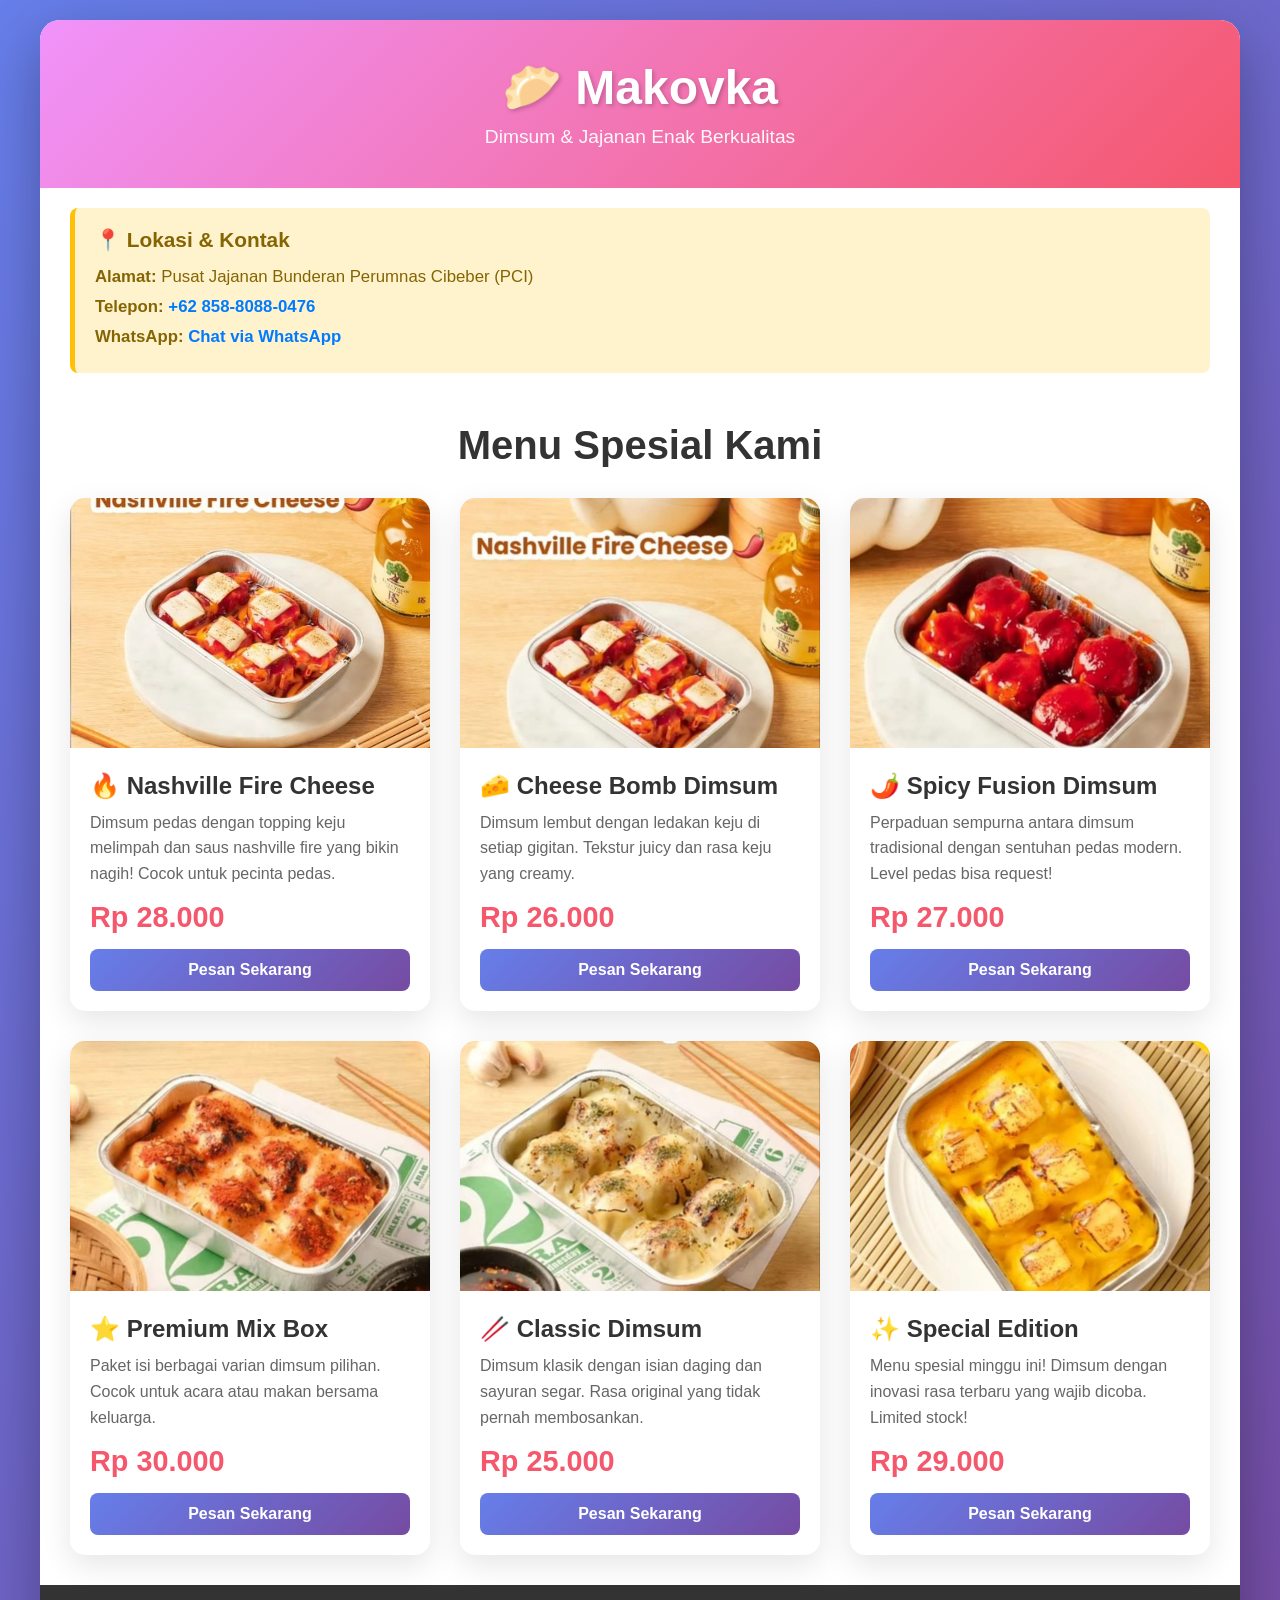
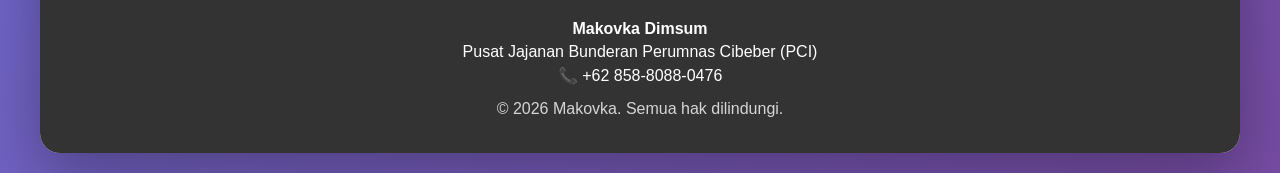
==== index.html @ 66ee6296 "Add Makovka dimsum landing page with 6 product images" ====
<!DOCTYPE html>
<html lang="id">
<head>
    <meta charset="UTF-8">
    <meta name="viewport" content="width=device-width, initial-scale=1.0">
    <title>Makovka - Dimsum & Jajanan Enak</title>
    <style>
        * {
            margin: 0;
            padding: 0;
            box-sizing: border-box;
        }
        
        body {
            font-family: 'Segoe UI', Tahoma, Geneva, Verdana, sans-serif;
            background: linear-gradient(135deg, #667eea 0%, #764ba2 100%);
            min-height: 100vh;
            padding: 20px;
        }
        
        .container {
            max-width: 1200px;
            margin: 0 auto;
            background: white;
            border-radius: 20px;
            overflow: hidden;
            box-shadow: 0 20px 60px rgba(0,0,0,0.3);
        }
        
        header {
            background: linear-gradient(135deg, #f093fb 0%, #f5576c 100%);
            color: white;
            padding: 40px 30px;
            text-align: center;
        }
        
        header h1 {
            font-size: 3em;
            margin-bottom: 10px;
            text-shadow: 2px 2px 4px rgba(0,0,0,0.2);
        }
        
        header p {
            font-size: 1.2em;
            opacity: 0.95;
        }
        
        .info-box {
            background: #fff3cd;
            border-left: 5px solid #ffc107;
            padding: 20px;
            margin: 20px 30px;
            border-radius: 8px;
        }
        
        .info-box h3 {
            color: #856404;
            margin-bottom: 10px;
            font-size: 1.3em;
        }
        
        .info-box p {
            color: #856404;
            line-height: 1.8;
            font-size: 1.05em;
        }
        
        .info-box a {
            color: #007bff;
            text-decoration: none;
            font-weight: bold;
        }
        
        .info-box a:hover {
            text-decoration: underline;
        }
        
        .products {
            padding: 30px;
        }
        
        .products h2 {
            text-align: center;
            font-size: 2.5em;
            margin-bottom: 30px;
            color: #333;
        }
        
        .grid {
            display: grid;
            grid-template-columns: repeat(auto-fit, minmax(300px, 1fr));
            gap: 30px;
        }
        
        .card {
            background: white;
            border-radius: 15px;
            overflow: hidden;
            box-shadow: 0 10px 30px rgba(0,0,0,0.1);
            transition: transform 0.3s, box-shadow 0.3s;
        }
        
        .card:hover {
            transform: translateY(-10px);
            box-shadow: 0 20px 40px rgba(0,0,0,0.2);
        }
        
        .card img {
            width: 100%;
            height: 250px;
            object-fit: cover;
        }
        
        .card-content {
            padding: 20px;
        }
        
        .card-content h3 {
            font-size: 1.5em;
            margin-bottom: 10px;
            color: #333;
        }
        
        .card-content p {
            color: #666;
            line-height: 1.6;
            margin-bottom: 15px;
        }
        
        .price {
            font-size: 1.8em;
            font-weight: bold;
            color: #f5576c;
            margin-bottom: 15px;
        }
        
        .order-btn {
            display: inline-block;
            width: 100%;
            padding: 12px;
            background: linear-gradient(135deg, #667eea 0%, #764ba2 100%);
            color: white;
            text-align: center;
            text-decoration: none;
            border-radius: 8px;
            font-weight: bold;
            transition: opacity 0.3s;
        }
        
        .order-btn:hover {
            opacity: 0.9;
        }
        
        footer {
            background: #333;
            color: white;
            text-align: center;
            padding: 30px;
        }
        
        footer p {
            margin: 5px 0;
        }
        
        @media (max-width: 768px) {
            header h1 {
                font-size: 2em;
            }
            
            .products h2 {
                font-size: 1.8em;
            }
            
            .grid {
                grid-template-columns: 1fr;
            }
        }
    </style>
</head>
<body>
    <div class="container">
        <header>
            <h1>🥟 Makovka</h1>
            <p>Dimsum & Jajanan Enak Berkualitas</p>
        </header>
        
        <div class="info-box">
            <h3>📍 Lokasi & Kontak</h3>
            <p>
                <strong>Alamat:</strong> Pusat Jajanan Bunderan Perumnas Cibeber (PCI)<br>
                <strong>Telepon:</strong> <a href="tel:+6285880880476">+62 858-8088-0476</a><br>
                <strong>WhatsApp:</strong> <a href="https://wa.me/6285880880476">Chat via WhatsApp</a>
            </p>
        </div>
        
        <div class="products">
            <h2>Menu Spesial Kami</h2>
            <div class="grid">
                <div class="card">
                    <img src="nashville-fire-cheese-1.jpg" alt="Nashville Fire Cheese Original">
                    <div class="card-content">
                        <h3>🔥 Nashville Fire Cheese</h3>
                        <p>Dimsum pedas dengan topping keju melimpah dan saus nashville fire yang bikin nagih! Cocok untuk pecinta pedas.</p>
                        <div class="price">Rp 28.000</div>
                        <a href="https://wa.me/6285880880476?text=Halo%20Makovka,%20saya%20mau%20pesan%20Nashville%20Fire%20Cheese" class="order-btn">Pesan Sekarang</a>
                    </div>
                </div>
                
                <div class="card">
                    <img src="nashville-fire-cheese-2.jpg" alt="Nashville Fire Cheese Premium">
                    <div class="card-content">
                        <h3>🧀 Cheese Bomb Dimsum</h3>
                        <p>Dimsum lembut dengan ledakan keju di setiap gigitan. Tekstur juicy dan rasa keju yang creamy.</p>
                        <div class="price">Rp 26.000</div>
                        <a href="https://wa.me/6285880880476?text=Halo%20Makovka,%20saya%20mau%20pesan%20Cheese%20Bomb%20Dimsum" class="order-btn">Pesan Sekarang</a>
                    </div>
                </div>
                
                <div class="card">
                    <img src="nashville-fire-cheese-3.jpg" alt="Spicy Dimsum Variant">
                    <div class="card-content">
                        <h3>🌶️ Spicy Fusion Dimsum</h3>
                        <p>Perpaduan sempurna antara dimsum tradisional dengan sentuhan pedas modern. Level pedas bisa request!</p>
                        <div class="price">Rp 27.000</div>
                        <a href="https://wa.me/6285880880476?text=Halo%20Makovka,%20saya%20mau%20pesan%20Spicy%20Fusion%20Dimsum" class="order-btn">Pesan Sekarang</a>
                    </div>
                </div>
                
                <div class="card">
                    <img src="nashville-fire-cheese-4.jpg" alt="Premium Dimsum Selection">
                    <div class="card-content">
                        <h3>⭐ Premium Mix Box</h3>
                        <p>Paket isi berbagai varian dimsum pilihan. Cocok untuk acara atau makan bersama keluarga.</p>
                        <div class="price">Rp 30.000</div>
                        <a href="https://wa.me/6285880880476?text=Halo%20Makovka,%20saya%20mau%20pesan%20Premium%20Mix%20Box" class="order-btn">Pesan Sekarang</a>
                    </div>
                </div>
                
                <div class="card">
                    <img src="nashville-fire-cheese-5.jpg" alt="Classic Dimsum">
                    <div class="card-content">
                        <h3>🥢 Classic Dimsum</h3>
                        <p>Dimsum klasik dengan isian daging dan sayuran segar. Rasa original yang tidak pernah membosankan.</p>
                        <div class="price">Rp 25.000</div>
                        <a href="https://wa.me/6285880880476?text=Halo%20Makovka,%20saya%20mau%20pesan%20Classic%20Dimsum" class="order-btn">Pesan Sekarang</a>
                    </div>
                </div>
                
                <div class="card">
                    <img src="nashville-fire-cheese-6.jpg" alt="Special Edition Dimsum">
                    <div class="card-content">
                        <h3>✨ Special Edition</h3>
                        <p>Menu spesial minggu ini! Dimsum dengan inovasi rasa terbaru yang wajib dicoba. Limited stock!</p>
                        <div class="price">Rp 29.000</div>
                        <a href="https://wa.me/6285880880476?text=Halo%20Makovka,%20saya%20mau%20pesan%20Special%20Edition" class="order-btn">Pesan Sekarang</a>
                    </div>
                </div>
            </div>
        </div>
        
        <footer>
            <p><strong>Makovka Dimsum</strong></p>
            <p>Pusat Jajanan Bunderan Perumnas Cibeber (PCI)</p>
            <p>📞 +62 858-8088-0476</p>
            <p style="margin-top: 15px; opacity: 0.8;">© 2026 Makovka. Semua hak dilindungi.</p>
        </footer>
    </div>
</body>
</html>
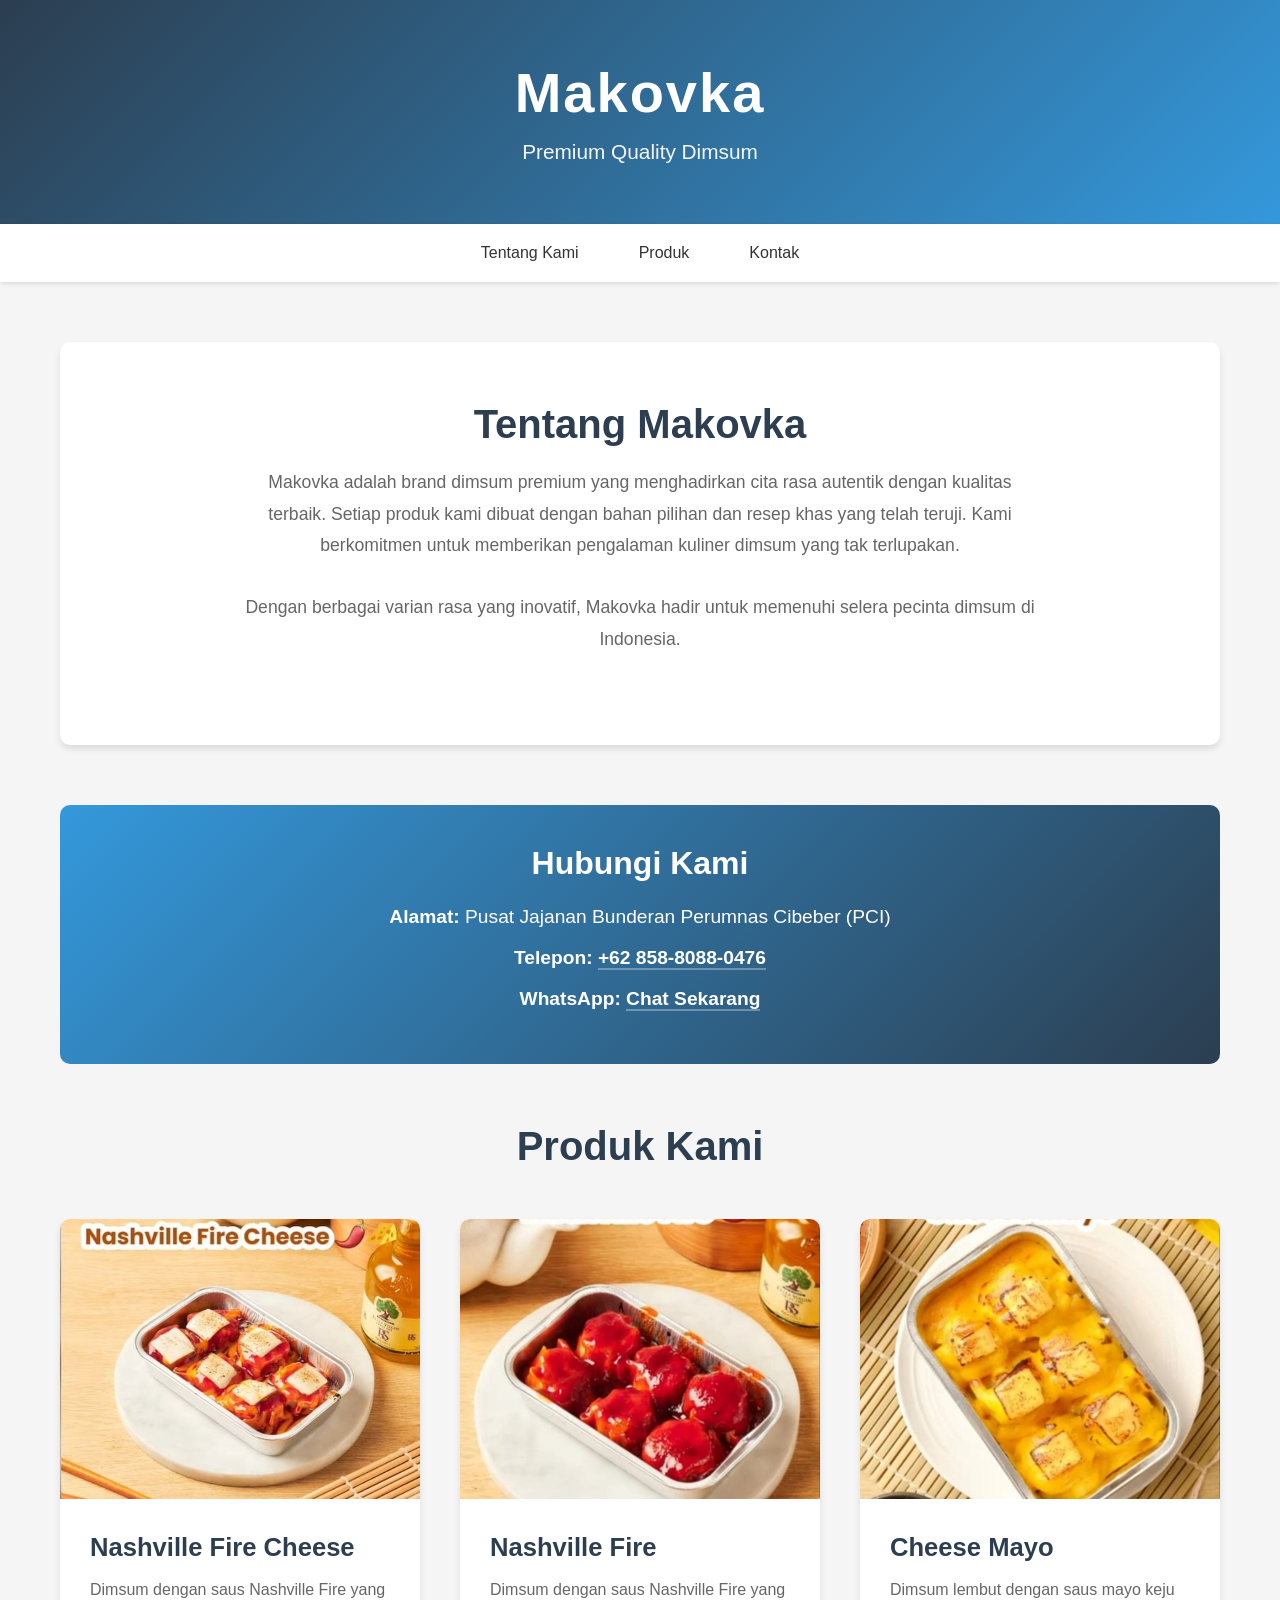
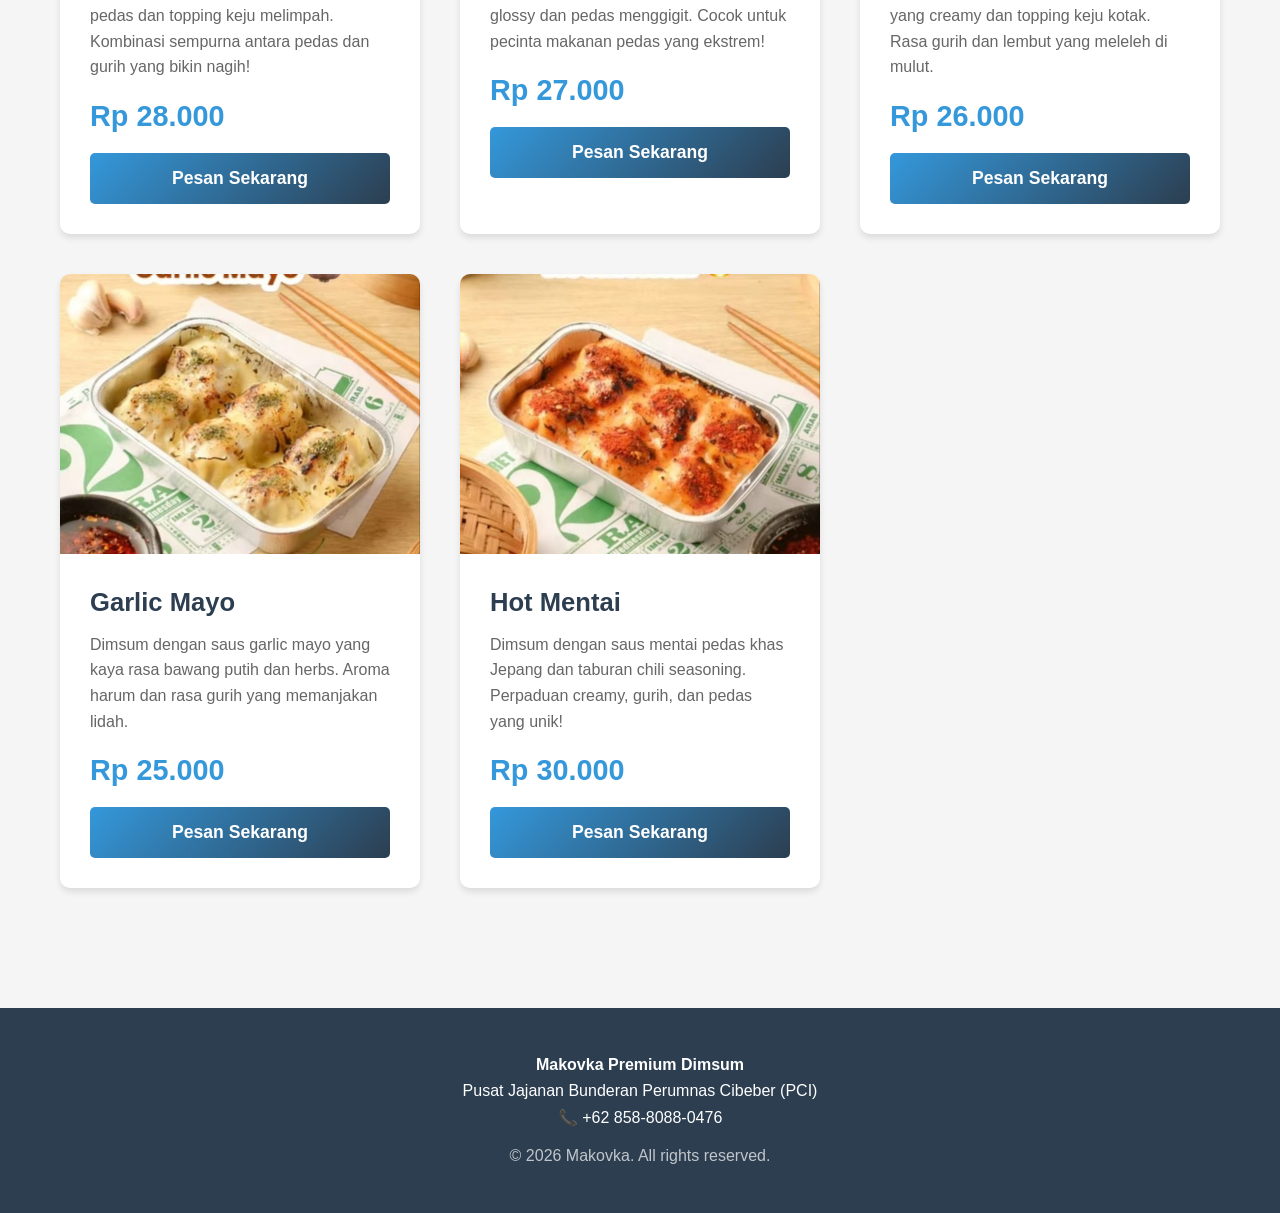
==== commit 8180ed11: "Redesign to corporate style with actual product names from images" ====
--- a/index.html
+++ b/index.html
@@ -3,7 +3,7 @@
 <head>
     <meta charset="UTF-8">
     <meta name="viewport" content="width=device-width, initial-scale=1.0">
-    <title>Makovka - Dimsum & Jajanan Enak</title>
+    <title>Makovka - Premium Dimsum</title>
     <style>
         * {
             margin: 0;
@@ -13,137 +13,204 @@
         
         body {
             font-family: 'Segoe UI', Tahoma, Geneva, Verdana, sans-serif;
-            background: linear-gradient(135deg, #667eea 0%, #764ba2 100%);
-            min-height: 100vh;
-            padding: 20px;
-        }
-        
+            background: #f5f5f5;
+            color: #333;
+        }
+        
+        /* Header - Corporate Style */
+        header {
+            background: linear-gradient(135deg, #2c3e50 0%, #3498db 100%);
+            color: white;
+            padding: 60px 20px;
+            text-align: center;
+            box-shadow: 0 4px 6px rgba(0,0,0,0.1);
+        }
+        
+        header h1 {
+            font-size: 3.5em;
+            margin-bottom: 15px;
+            font-weight: 700;
+            letter-spacing: 2px;
+        }
+        
+        header p {
+            font-size: 1.3em;
+            opacity: 0.95;
+            font-weight: 300;
+        }
+        
+        /* Navigation */
+        nav {
+            background: white;
+            box-shadow: 0 2px 4px rgba(0,0,0,0.1);
+            position: sticky;
+            top: 0;
+            z-index: 100;
+        }
+        
+        nav ul {
+            max-width: 1200px;
+            margin: 0 auto;
+            list-style: none;
+            display: flex;
+            justify-content: center;
+            padding: 0;
+        }
+        
+        nav li {
+            margin: 0;
+        }
+        
+        nav a {
+            display: block;
+            padding: 20px 30px;
+            text-decoration: none;
+            color: #333;
+            font-weight: 500;
+            transition: all 0.3s;
+        }
+        
+        nav a:hover {
+            background: #3498db;
+            color: white;
+        }
+        
+        /* Container */
         .container {
             max-width: 1200px;
             margin: 0 auto;
+            padding: 60px 20px;
+        }
+        
+        /* About Section */
+        .about {
             background: white;
-            border-radius: 20px;
-            overflow: hidden;
-            box-shadow: 0 20px 60px rgba(0,0,0,0.3);
-        }
-        
-        header {
-            background: linear-gradient(135deg, #f093fb 0%, #f5576c 100%);
-            color: white;
-            padding: 40px 30px;
-            text-align: center;
-        }
-        
-        header h1 {
-            font-size: 3em;
-            margin-bottom: 10px;
-            text-shadow: 2px 2px 4px rgba(0,0,0,0.2);
-        }
-        
-        header p {
+            padding: 60px 40px;
+            margin-bottom: 60px;
+            border-radius: 10px;
+            box-shadow: 0 4px 6px rgba(0,0,0,0.1);
+            text-align: center;
+        }
+        
+        .about h2 {
+            font-size: 2.5em;
+            margin-bottom: 20px;
+            color: #2c3e50;
+        }
+        
+        .about p {
+            font-size: 1.1em;
+            line-height: 1.8;
+            color: #666;
+            max-width: 800px;
+            margin: 0 auto 30px;
+        }
+        
+        /* Contact Info */
+        .contact-info {
+            background: linear-gradient(135deg, #3498db 0%, #2c3e50 100%);
+            color: white;
+            padding: 40px;
+            border-radius: 10px;
+            margin-bottom: 60px;
+            text-align: center;
+        }
+        
+        .contact-info h3 {
+            font-size: 2em;
+            margin-bottom: 20px;
+        }
+        
+        .contact-info p {
             font-size: 1.2em;
-            opacity: 0.95;
-        }
-        
-        .info-box {
-            background: #fff3cd;
-            border-left: 5px solid #ffc107;
-            padding: 20px;
-            margin: 20px 30px;
-            border-radius: 8px;
-        }
-        
-        .info-box h3 {
-            color: #856404;
-            margin-bottom: 10px;
-            font-size: 1.3em;
-        }
-        
-        .info-box p {
-            color: #856404;
-            line-height: 1.8;
-            font-size: 1.05em;
-        }
-        
-        .info-box a {
-            color: #007bff;
+            margin: 10px 0;
+            line-height: 1.6;
+        }
+        
+        .contact-info a {
+            color: #fff;
             text-decoration: none;
             font-weight: bold;
-        }
-        
-        .info-box a:hover {
-            text-decoration: underline;
-        }
-        
+            border-bottom: 2px solid rgba(255,255,255,0.3);
+            transition: border-color 0.3s;
+        }
+        
+        .contact-info a:hover {
+            border-bottom-color: white;
+        }
+        
+        /* Products Section */
         .products {
+            margin-bottom: 60px;
+        }
+        
+        .products h2 {
+            text-align: center;
+            font-size: 2.5em;
+            margin-bottom: 50px;
+            color: #2c3e50;
+        }
+        
+        .product-list {
+            display: grid;
+            grid-template-columns: repeat(auto-fit, minmax(320px, 1fr));
+            gap: 40px;
+        }
+        
+        .product-card {
+            background: white;
+            border-radius: 10px;
+            overflow: hidden;
+            box-shadow: 0 4px 6px rgba(0,0,0,0.1);
+            transition: transform 0.3s, box-shadow 0.3s;
+        }
+        
+        .product-card:hover {
+            transform: translateY(-5px);
+            box-shadow: 0 8px 15px rgba(0,0,0,0.2);
+        }
+        
+        .product-card img {
+            width: 100%;
+            height: 280px;
+            object-fit: cover;
+        }
+        
+        .product-info {
             padding: 30px;
         }
         
-        .products h2 {
-            text-align: center;
-            font-size: 2.5em;
-            margin-bottom: 30px;
-            color: #333;
-        }
-        
-        .grid {
-            display: grid;
-            grid-template-columns: repeat(auto-fit, minmax(300px, 1fr));
-            gap: 30px;
-        }
-        
-        .card {
-            background: white;
-            border-radius: 15px;
-            overflow: hidden;
-            box-shadow: 0 10px 30px rgba(0,0,0,0.1);
-            transition: transform 0.3s, box-shadow 0.3s;
-        }
-        
-        .card:hover {
-            transform: translateY(-10px);
-            box-shadow: 0 20px 40px rgba(0,0,0,0.2);
-        }
-        
-        .card img {
-            width: 100%;
-            height: 250px;
-            object-fit: cover;
-        }
-        
-        .card-content {
-            padding: 20px;
-        }
-        
-        .card-content h3 {
-            font-size: 1.5em;
-            margin-bottom: 10px;
-            color: #333;
-        }
-        
-        .card-content p {
+        .product-info h3 {
+            font-size: 1.6em;
+            margin-bottom: 15px;
+            color: #2c3e50;
+        }
+        
+        .product-info p {
             color: #666;
             line-height: 1.6;
-            margin-bottom: 15px;
+            margin-bottom: 20px;
+            font-size: 1em;
         }
         
         .price {
             font-size: 1.8em;
             font-weight: bold;
-            color: #f5576c;
-            margin-bottom: 15px;
+            color: #3498db;
+            margin-bottom: 20px;
         }
         
         .order-btn {
             display: inline-block;
             width: 100%;
-            padding: 12px;
-            background: linear-gradient(135deg, #667eea 0%, #764ba2 100%);
+            padding: 15px;
+            background: linear-gradient(135deg, #3498db 0%, #2c3e50 100%);
             color: white;
             text-align: center;
             text-decoration: none;
-            border-radius: 8px;
-            font-weight: bold;
+            border-radius: 5px;
+            font-weight: 600;
+            font-size: 1.1em;
             transition: opacity 0.3s;
         }
         
@@ -151,119 +218,134 @@
             opacity: 0.9;
         }
         
+        /* Footer */
         footer {
-            background: #333;
-            color: white;
-            text-align: center;
-            padding: 30px;
+            background: #2c3e50;
+            color: white;
+            text-align: center;
+            padding: 40px 20px;
         }
         
         footer p {
-            margin: 5px 0;
-        }
-        
+            margin: 8px 0;
+            font-size: 1em;
+        }
+        
+        /* Responsive */
         @media (max-width: 768px) {
             header h1 {
+                font-size: 2.2em;
+            }
+            
+            nav ul {
+                flex-direction: column;
+            }
+            
+            nav a {
+                padding: 15px;
+                border-bottom: 1px solid #eee;
+            }
+            
+            .products h2,
+            .about h2 {
                 font-size: 2em;
             }
             
-            .products h2 {
-                font-size: 1.8em;
-            }
-            
-            .grid {
+            .product-list {
                 grid-template-columns: 1fr;
             }
         }
     </style>
 </head>
 <body>
+    <header>
+        <h1>Makovka</h1>
+        <p>Premium Quality Dimsum</p>
+    </header>
+    
+    <nav>
+        <ul>
+            <li><a href="#about">Tentang Kami</a></li>
+            <li><a href="#products">Produk</a></li>
+            <li><a href="#contact">Kontak</a></li>
+        </ul>
+    </nav>
+    
     <div class="container">
-        <header>
-            <h1>🥟 Makovka</h1>
-            <p>Dimsum & Jajanan Enak Berkualitas</p>
-        </header>
-        
-        <div class="info-box">
-            <h3>📍 Lokasi & Kontak</h3>
-            <p>
-                <strong>Alamat:</strong> Pusat Jajanan Bunderan Perumnas Cibeber (PCI)<br>
-                <strong>Telepon:</strong> <a href="tel:+6285880880476">+62 858-8088-0476</a><br>
-                <strong>WhatsApp:</strong> <a href="https://wa.me/6285880880476">Chat via WhatsApp</a>
-            </p>
-        </div>
-        
-        <div class="products">
-            <h2>Menu Spesial Kami</h2>
-            <div class="grid">
-                <div class="card">
-                    <img src="nashville-fire-cheese-1.jpg" alt="Nashville Fire Cheese Original">
-                    <div class="card-content">
-                        <h3>🔥 Nashville Fire Cheese</h3>
-                        <p>Dimsum pedas dengan topping keju melimpah dan saus nashville fire yang bikin nagih! Cocok untuk pecinta pedas.</p>
+        <section id="about" class="about">
+            <h2>Tentang Makovka</h2>
+            <p>Makovka adalah brand dimsum premium yang menghadirkan cita rasa autentik dengan kualitas terbaik. Setiap produk kami dibuat dengan bahan pilihan dan resep khas yang telah teruji. Kami berkomitmen untuk memberikan pengalaman kuliner dimsum yang tak terlupakan.</p>
+            <p>Dengan berbagai varian rasa yang inovatif, Makovka hadir untuk memenuhi selera pecinta dimsum di Indonesia.</p>
+        </section>
+        
+        <section id="contact" class="contact-info">
+            <h3>Hubungi Kami</h3>
+            <p><strong>Alamat:</strong> Pusat Jajanan Bunderan Perumnas Cibeber (PCI)</p>
+            <p><strong>Telepon:</strong> <a href="tel:+6285880880476">+62 858-8088-0476</a></p>
+            <p><strong>WhatsApp:</strong> <a href="https://wa.me/6285880880476">Chat Sekarang</a></p>
+        </section>
+        
+        <section id="products" class="products">
+            <h2>Produk Kami</h2>
+            <div class="product-list">
+                <div class="product-card">
+                    <img src="nashville-fire-cheese.jpg" alt="Nashville Fire Cheese">
+                    <div class="product-info">
+                        <h3>Nashville Fire Cheese</h3>
+                        <p>Dimsum dengan saus Nashville Fire yang pedas dan topping keju melimpah. Kombinasi sempurna antara pedas dan gurih yang bikin nagih!</p>
                         <div class="price">Rp 28.000</div>
                         <a href="https://wa.me/6285880880476?text=Halo%20Makovka,%20saya%20mau%20pesan%20Nashville%20Fire%20Cheese" class="order-btn">Pesan Sekarang</a>
                     </div>
                 </div>
                 
-                <div class="card">
-                    <img src="nashville-fire-cheese-2.jpg" alt="Nashville Fire Cheese Premium">
-                    <div class="card-content">
-                        <h3>🧀 Cheese Bomb Dimsum</h3>
-                        <p>Dimsum lembut dengan ledakan keju di setiap gigitan. Tekstur juicy dan rasa keju yang creamy.</p>
+                <div class="product-card">
+                    <img src="nashville-fire.jpg" alt="Nashville Fire">
+                    <div class="product-info">
+                        <h3>Nashville Fire</h3>
+                        <p>Dimsum dengan saus Nashville Fire yang glossy dan pedas menggigit. Cocok untuk pecinta makanan pedas yang ekstrem!</p>
+                        <div class="price">Rp 27.000</div>
+                        <a href="https://wa.me/6285880880476?text=Halo%20Makovka,%20saya%20mau%20pesan%20Nashville%20Fire" class="order-btn">Pesan Sekarang</a>
+                    </div>
+                </div>
+                
+                <div class="product-card">
+                    <img src="cheese-Mayo.jpg" alt="Cheese Mayo">
+                    <div class="product-info">
+                        <h3>Cheese Mayo</h3>
+                        <p>Dimsum lembut dengan saus mayo keju yang creamy dan topping keju kotak. Rasa gurih dan lembut yang meleleh di mulut.</p>
                         <div class="price">Rp 26.000</div>
-                        <a href="https://wa.me/6285880880476?text=Halo%20Makovka,%20saya%20mau%20pesan%20Cheese%20Bomb%20Dimsum" class="order-btn">Pesan Sekarang</a>
+                        <a href="https://wa.me/6285880880476?text=Halo%20Makovka,%20saya%20mau%20pesan%20Cheese%20Mayo" class="order-btn">Pesan Sekarang</a>
                     </div>
                 </div>
                 
-                <div class="card">
-                    <img src="nashville-fire-cheese-3.jpg" alt="Spicy Dimsum Variant">
-                    <div class="card-content">
-                        <h3>🌶️ Spicy Fusion Dimsum</h3>
-                        <p>Perpaduan sempurna antara dimsum tradisional dengan sentuhan pedas modern. Level pedas bisa request!</p>
-                        <div class="price">Rp 27.000</div>
-                        <a href="https://wa.me/6285880880476?text=Halo%20Makovka,%20saya%20mau%20pesan%20Spicy%20Fusion%20Dimsum" class="order-btn">Pesan Sekarang</a>
+                <div class="product-card">
+                    <img src="Garlci-Mayo.jpg" alt="Garlic Mayo">
+                    <div class="product-info">
+                        <h3>Garlic Mayo</h3>
+                        <p>Dimsum dengan saus garlic mayo yang kaya rasa bawang putih dan herbs. Aroma harum dan rasa gurih yang memanjakan lidah.</p>
+                        <div class="price">Rp 25.000</div>
+                        <a href="https://wa.me/6285880880476?text=Halo%20Makovka,%20saya%20mau%20pesan%20Garlic%20Mayo" class="order-btn">Pesan Sekarang</a>
                     </div>
                 </div>
                 
-                <div class="card">
-                    <img src="nashville-fire-cheese-4.jpg" alt="Premium Dimsum Selection">
-                    <div class="card-content">
-                        <h3>⭐ Premium Mix Box</h3>
-                        <p>Paket isi berbagai varian dimsum pilihan. Cocok untuk acara atau makan bersama keluarga.</p>
+                <div class="product-card">
+                    <img src="Hot-Mentai.jpg" alt="Hot Mentai">
+                    <div class="product-info">
+                        <h3>Hot Mentai</h3>
+                        <p>Dimsum dengan saus mentai pedas khas Jepang dan taburan chili seasoning. Perpaduan creamy, gurih, dan pedas yang unik!</p>
                         <div class="price">Rp 30.000</div>
-                        <a href="https://wa.me/6285880880476?text=Halo%20Makovka,%20saya%20mau%20pesan%20Premium%20Mix%20Box" class="order-btn">Pesan Sekarang</a>
-                    </div>
-                </div>
-                
-                <div class="card">
-                    <img src="nashville-fire-cheese-5.jpg" alt="Classic Dimsum">
-                    <div class="card-content">
-                        <h3>🥢 Classic Dimsum</h3>
-                        <p>Dimsum klasik dengan isian daging dan sayuran segar. Rasa original yang tidak pernah membosankan.</p>
-                        <div class="price">Rp 25.000</div>
-                        <a href="https://wa.me/6285880880476?text=Halo%20Makovka,%20saya%20mau%20pesan%20Classic%20Dimsum" class="order-btn">Pesan Sekarang</a>
-                    </div>
-                </div>
-                
-                <div class="card">
-                    <img src="nashville-fire-cheese-6.jpg" alt="Special Edition Dimsum">
-                    <div class="card-content">
-                        <h3>✨ Special Edition</h3>
-                        <p>Menu spesial minggu ini! Dimsum dengan inovasi rasa terbaru yang wajib dicoba. Limited stock!</p>
-                        <div class="price">Rp 29.000</div>
-                        <a href="https://wa.me/6285880880476?text=Halo%20Makovka,%20saya%20mau%20pesan%20Special%20Edition" class="order-btn">Pesan Sekarang</a>
+                        <a href="https://wa.me/6285880880476?text=Halo%20Makovka,%20saya%20mau%20pesan%20Hot%20Mentai" class="order-btn">Pesan Sekarang</a>
                     </div>
                 </div>
             </div>
-        </div>
-        
-        <footer>
-            <p><strong>Makovka Dimsum</strong></p>
-            <p>Pusat Jajanan Bunderan Perumnas Cibeber (PCI)</p>
-            <p>📞 +62 858-8088-0476</p>
-            <p style="margin-top: 15px; opacity: 0.8;">© 2026 Makovka. Semua hak dilindungi.</p>
-        </footer>
+        </section>
     </div>
+    
+    <footer>
+        <p><strong>Makovka Premium Dimsum</strong></p>
+        <p>Pusat Jajanan Bunderan Perumnas Cibeber (PCI)</p>
+        <p>📞 +62 858-8088-0476</p>
+        <p style="margin-top: 20px; opacity: 0.7;">© 2026 Makovka. All rights reserved.</p>
+    </footer>
 </body>
 </html>
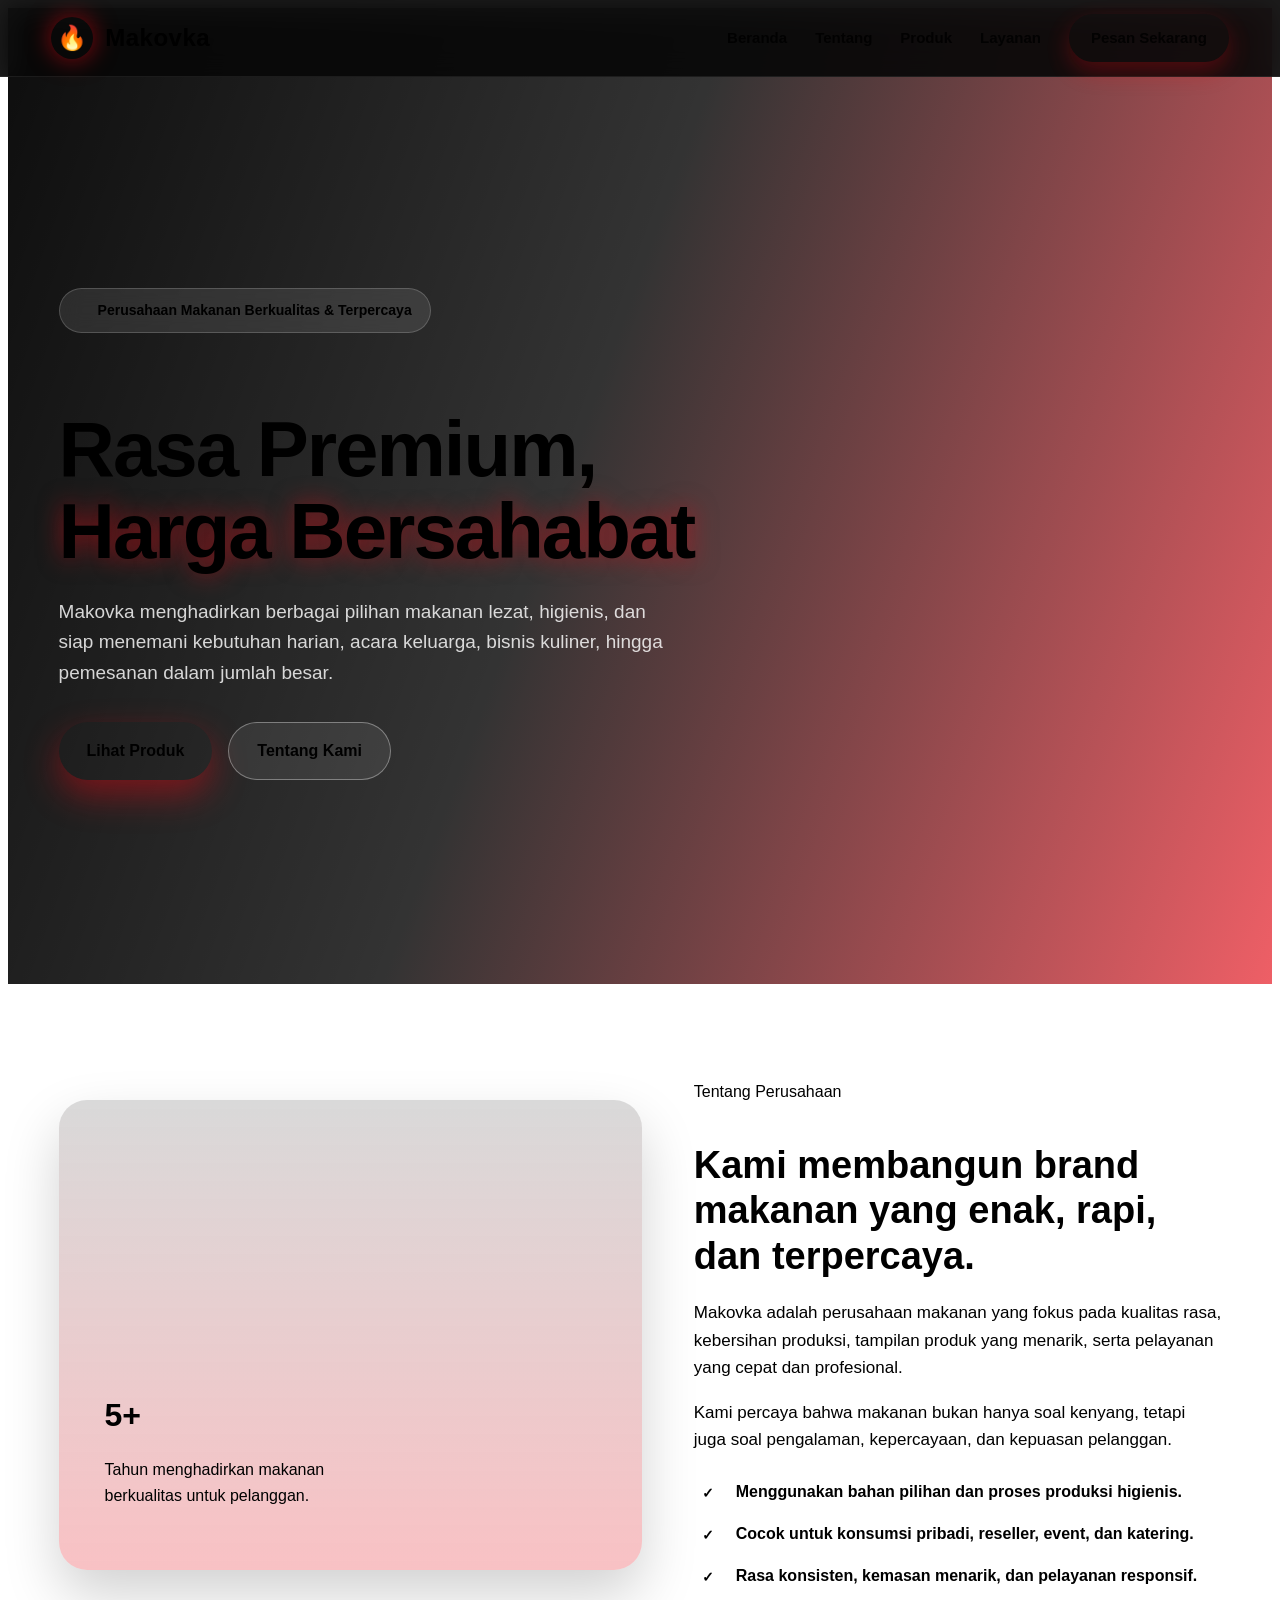
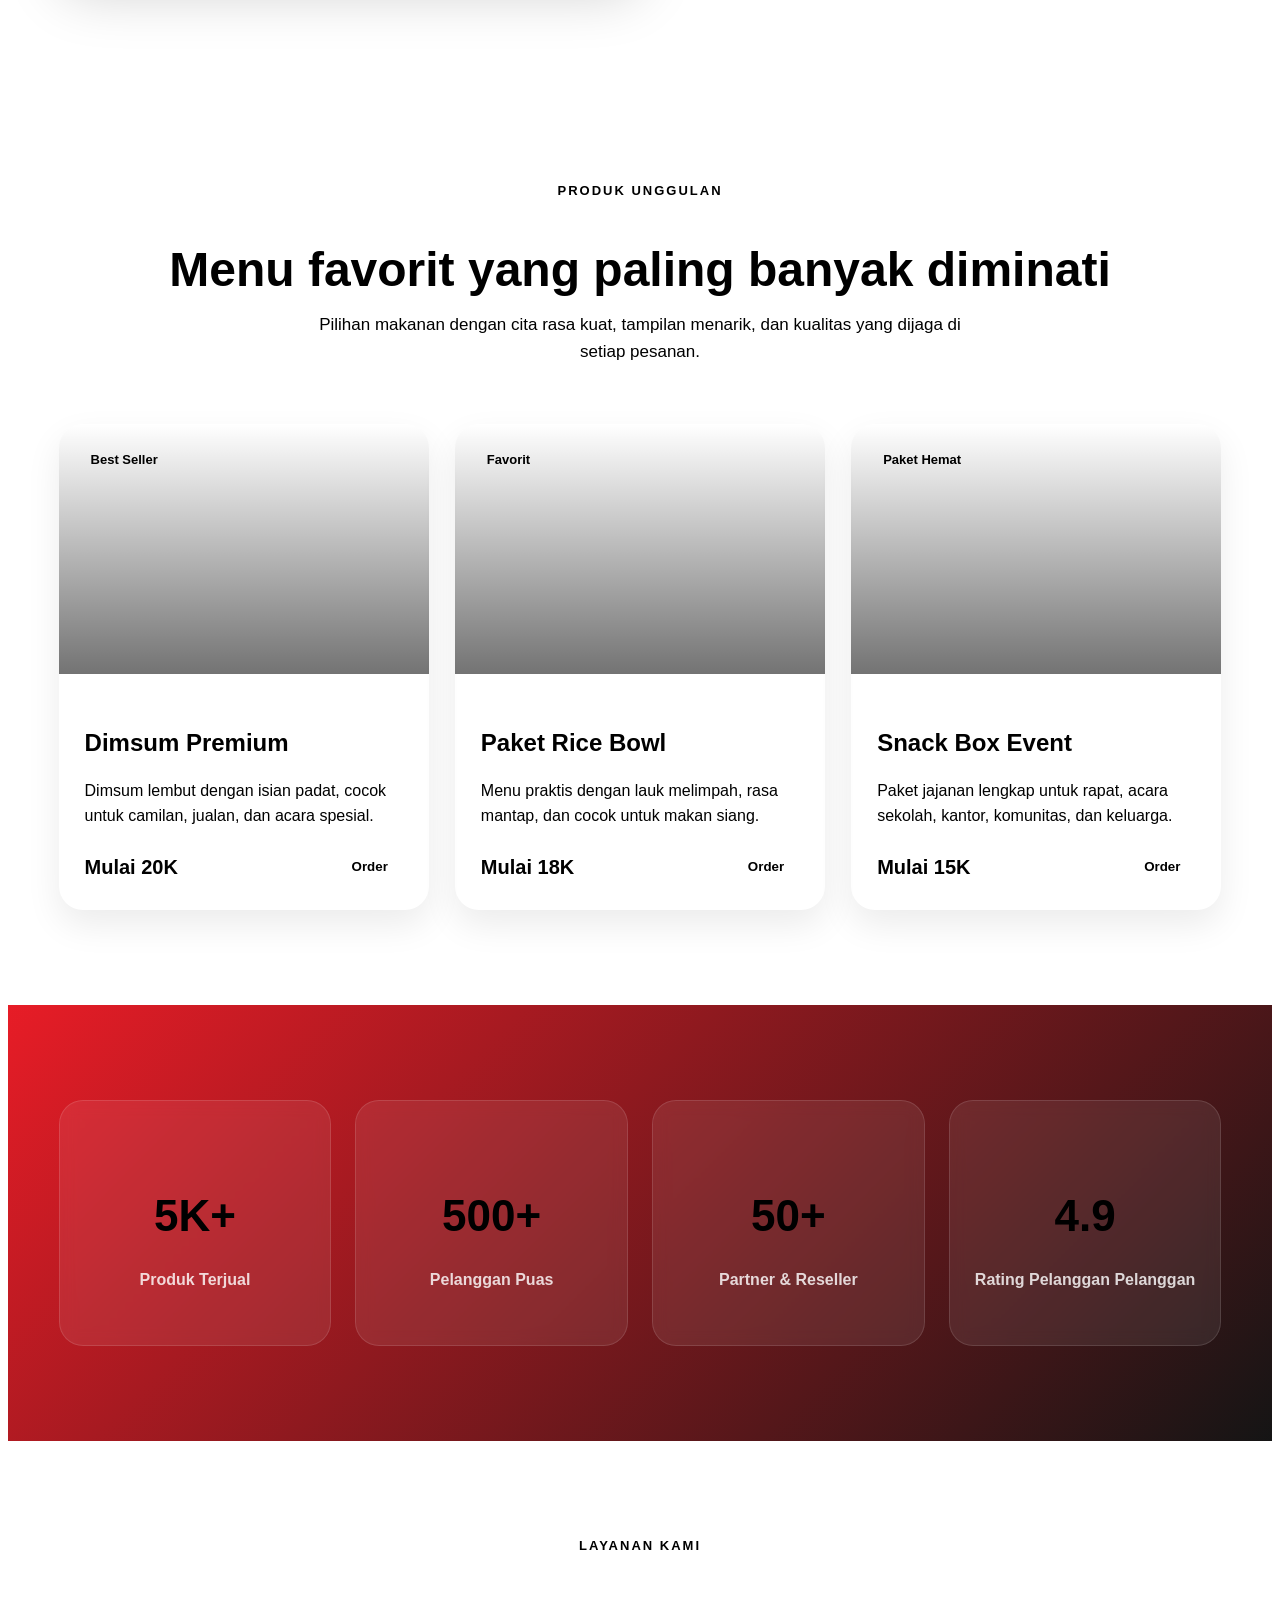
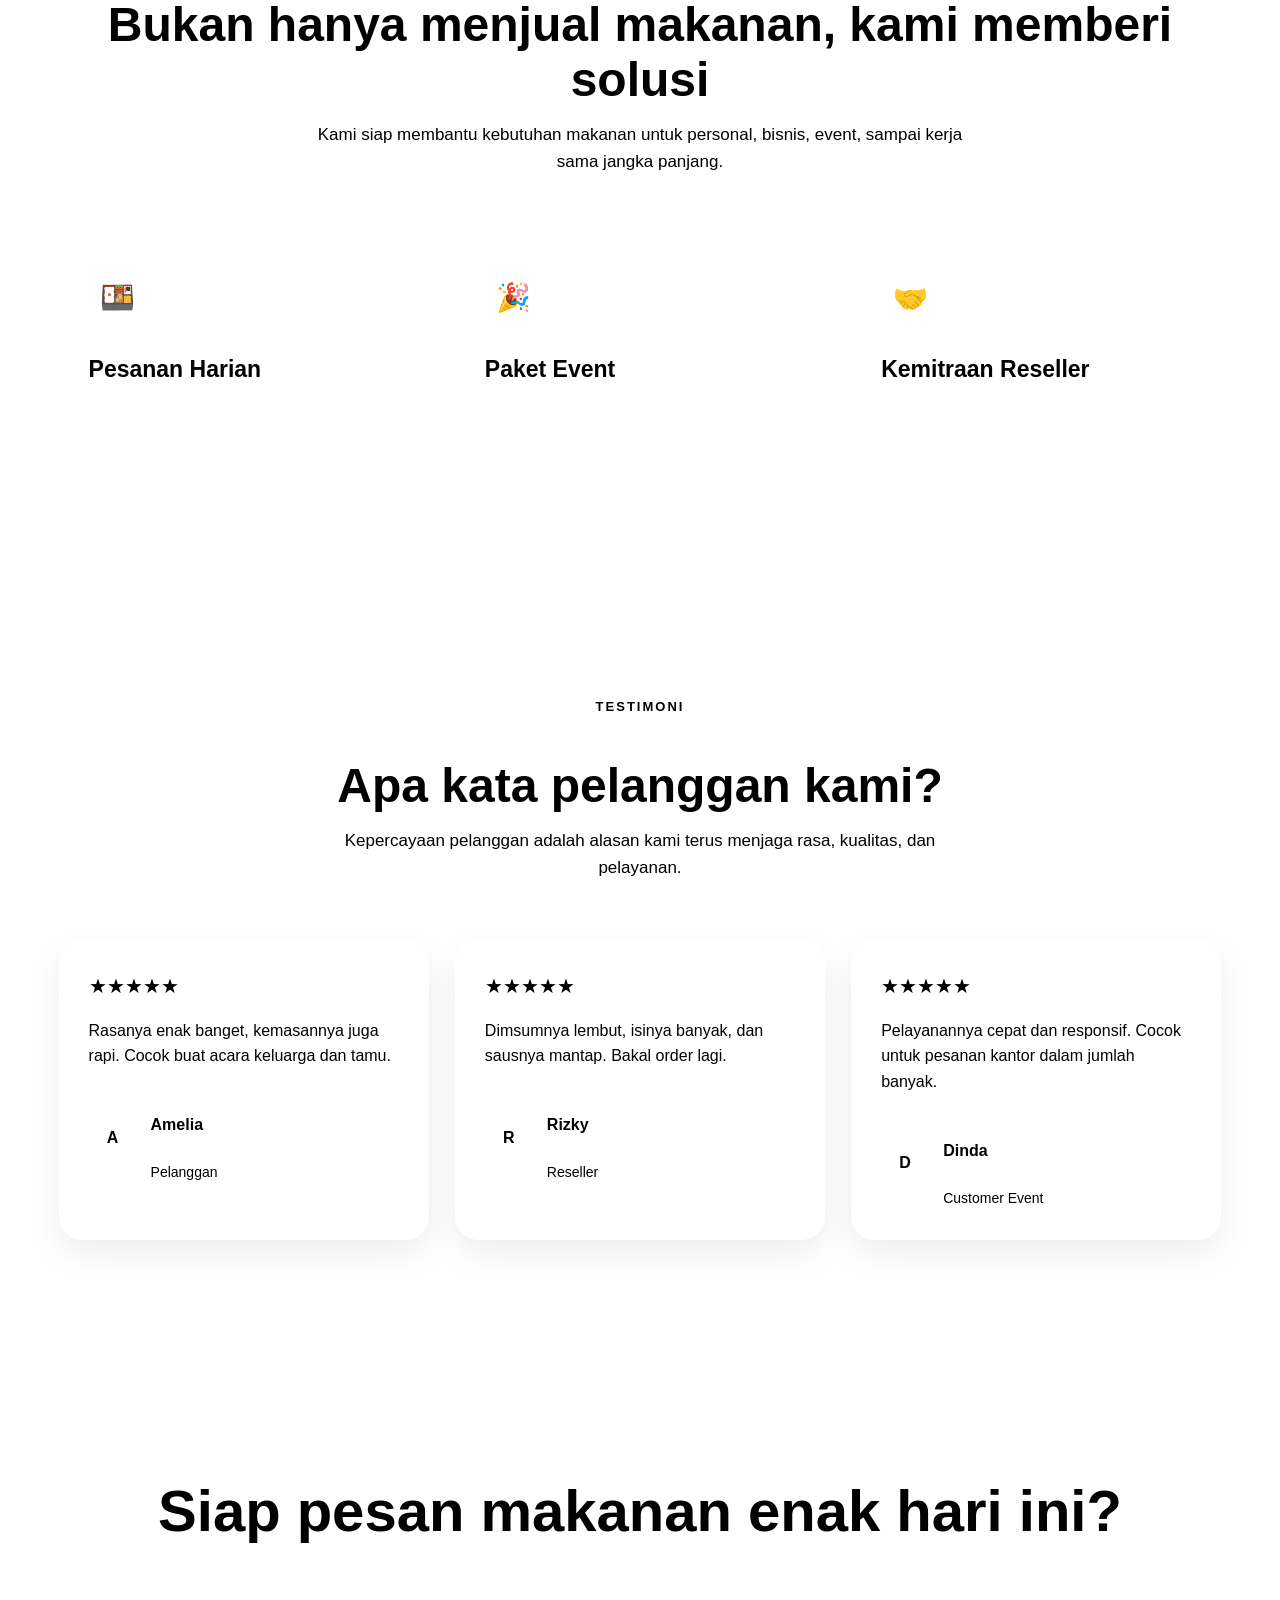
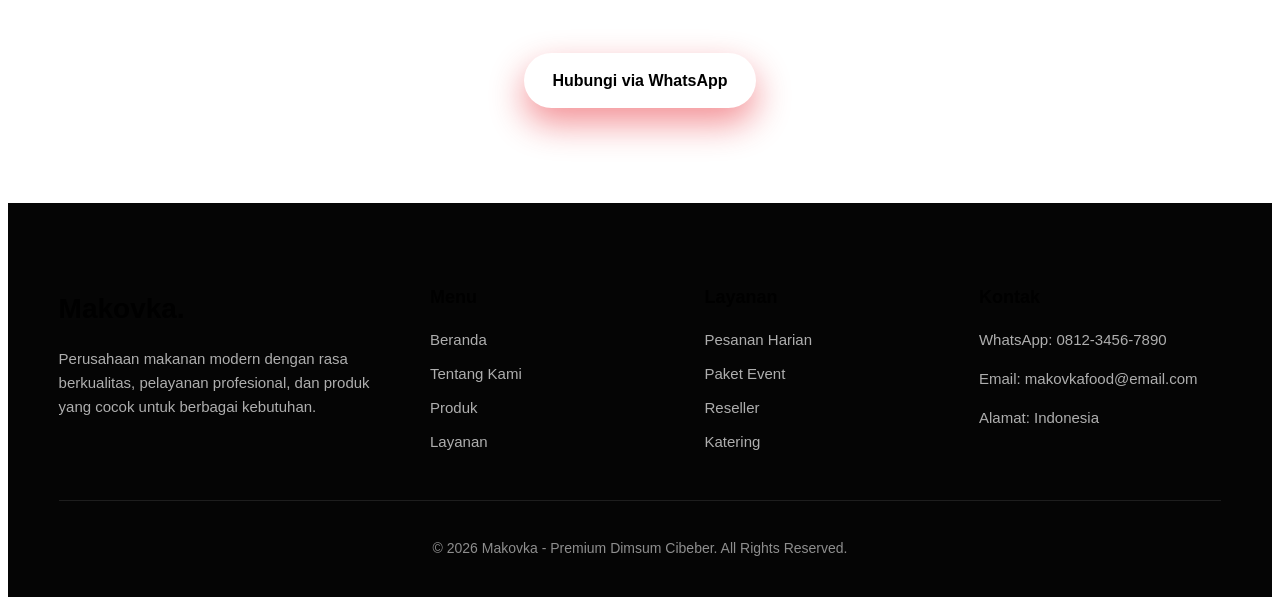
==== commit 0a6d266c: "Refactor: separate CSS to styles.css for better maintainability" ====
--- a/index.html
+++ b/index.html
@@ -1,351 +1,360 @@
-<!DOCTYPE html>
+<!doctype html>
 <html lang="id">
-<head>
-    <meta charset="UTF-8">
-    <meta name="viewport" content="width=device-width, initial-scale=1.0">
-    <title>Makovka - Premium Dimsum</title>
-    <style>
-        * {
-            margin: 0;
-            padding: 0;
-            box-sizing: border-box;
-        }
-        
-        body {
-            font-family: 'Segoe UI', Tahoma, Geneva, Verdana, sans-serif;
-            background: #f5f5f5;
-            color: #333;
-        }
-        
-        /* Header - Corporate Style */
-        header {
-            background: linear-gradient(135deg, #2c3e50 0%, #3498db 100%);
-            color: white;
-            padding: 60px 20px;
-            text-align: center;
-            box-shadow: 0 4px 6px rgba(0,0,0,0.1);
-        }
-        
-        header h1 {
-            font-size: 3.5em;
-            margin-bottom: 15px;
-            font-weight: 700;
-            letter-spacing: 2px;
-        }
-        
-        header p {
-            font-size: 1.3em;
-            opacity: 0.95;
-            font-weight: 300;
-        }
-        
-        /* Navigation */
-        nav {
-            background: white;
-            box-shadow: 0 2px 4px rgba(0,0,0,0.1);
-            position: sticky;
-            top: 0;
-            z-index: 100;
-        }
-        
-        nav ul {
-            max-width: 1200px;
-            margin: 0 auto;
-            list-style: none;
-            display: flex;
-            justify-content: center;
-            padding: 0;
-        }
-        
-        nav li {
-            margin: 0;
-        }
-        
-        nav a {
-            display: block;
-            padding: 20px 30px;
-            text-decoration: none;
-            color: #333;
-            font-weight: 500;
-            transition: all 0.3s;
-        }
-        
-        nav a:hover {
-            background: #3498db;
-            color: white;
-        }
-        
-        /* Container */
-        .container {
-            max-width: 1200px;
-            margin: 0 auto;
-            padding: 60px 20px;
-        }
-        
-        /* About Section */
-        .about {
-            background: white;
-            padding: 60px 40px;
-            margin-bottom: 60px;
-            border-radius: 10px;
-            box-shadow: 0 4px 6px rgba(0,0,0,0.1);
-            text-align: center;
-        }
-        
-        .about h2 {
-            font-size: 2.5em;
-            margin-bottom: 20px;
-            color: #2c3e50;
-        }
-        
-        .about p {
-            font-size: 1.1em;
-            line-height: 1.8;
-            color: #666;
-            max-width: 800px;
-            margin: 0 auto 30px;
-        }
-        
-        /* Contact Info */
-        .contact-info {
-            background: linear-gradient(135deg, #3498db 0%, #2c3e50 100%);
-            color: white;
-            padding: 40px;
-            border-radius: 10px;
-            margin-bottom: 60px;
-            text-align: center;
-        }
-        
-        .contact-info h3 {
-            font-size: 2em;
-            margin-bottom: 20px;
-        }
-        
-        .contact-info p {
-            font-size: 1.2em;
-            margin: 10px 0;
-            line-height: 1.6;
-        }
-        
-        .contact-info a {
-            color: #fff;
-            text-decoration: none;
-            font-weight: bold;
-            border-bottom: 2px solid rgba(255,255,255,0.3);
-            transition: border-color 0.3s;
-        }
-        
-        .contact-info a:hover {
-            border-bottom-color: white;
-        }
-        
-        /* Products Section */
-        .products {
-            margin-bottom: 60px;
-        }
-        
-        .products h2 {
-            text-align: center;
-            font-size: 2.5em;
-            margin-bottom: 50px;
-            color: #2c3e50;
-        }
-        
-        .product-list {
-            display: grid;
-            grid-template-columns: repeat(auto-fit, minmax(320px, 1fr));
-            gap: 40px;
-        }
-        
-        .product-card {
-            background: white;
-            border-radius: 10px;
-            overflow: hidden;
-            box-shadow: 0 4px 6px rgba(0,0,0,0.1);
-            transition: transform 0.3s, box-shadow 0.3s;
-        }
-        
-        .product-card:hover {
-            transform: translateY(-5px);
-            box-shadow: 0 8px 15px rgba(0,0,0,0.2);
-        }
-        
-        .product-card img {
-            width: 100%;
-            height: 280px;
-            object-fit: cover;
-        }
-        
-        .product-info {
-            padding: 30px;
-        }
-        
-        .product-info h3 {
-            font-size: 1.6em;
-            margin-bottom: 15px;
-            color: #2c3e50;
-        }
-        
-        .product-info p {
-            color: #666;
-            line-height: 1.6;
-            margin-bottom: 20px;
-            font-size: 1em;
-        }
-        
-        .price {
-            font-size: 1.8em;
-            font-weight: bold;
-            color: #3498db;
-            margin-bottom: 20px;
-        }
-        
-        .order-btn {
-            display: inline-block;
-            width: 100%;
-            padding: 15px;
-            background: linear-gradient(135deg, #3498db 0%, #2c3e50 100%);
-            color: white;
-            text-align: center;
-            text-decoration: none;
-            border-radius: 5px;
-            font-weight: 600;
-            font-size: 1.1em;
-            transition: opacity 0.3s;
-        }
-        
-        .order-btn:hover {
-            opacity: 0.9;
-        }
-        
-        /* Footer */
-        footer {
-            background: #2c3e50;
-            color: white;
-            text-align: center;
-            padding: 40px 20px;
-        }
-        
-        footer p {
-            margin: 8px 0;
-            font-size: 1em;
-        }
-        
-        /* Responsive */
-        @media (max-width: 768px) {
-            header h1 {
-                font-size: 2.2em;
-            }
-            
-            nav ul {
-                flex-direction: column;
-            }
-            
-            nav a {
-                padding: 15px;
-                border-bottom: 1px solid #eee;
-            }
-            
-            .products h2,
-            .about h2 {
-                font-size: 2em;
-            }
-            
-            .product-list {
-                grid-template-columns: 1fr;
-            }
-        }
-    </style>
-</head>
-<body>
-    <header>
-        <h1>Makovka</h1>
-        <p>Premium Quality Dimsum</p>
+  <head>
+    <meta charset="UTF-8" />
+    <meta name="viewport" content="width=device-width, initial-scale=1.0" />
+    <title>Makovka - Premium Dimsum Cibeber</title>
+    <link rel="stylesheet" href="styles.css">
+  </head>
+
+  <body>
+    <!-- NAVBAR -->
+    <nav class="navbar">
+      <div class="container nav-wrapper">
+        <a href="https://wa.me/6285880880476" class="logo">
+          <span>🔥</span>
+          Makovka
+        </a>
+
+        <div class="nav-menu">
+          <a href="#home">Beranda</a>
+          <a href="https://wa.me/6285880880476">Tentang</a>
+          <a href="#products">Produk</a>
+          <a href="#services">Layanan</a>
+          <a href="#contact" class="nav-btn">Pesan Sekarang</a>
+        </div>
+      </div>
+    </nav>
+
+    <!-- HERO -->
+    <header class="hero" id="home">
+      <div class="container">
+        <div class="hero-content">
+          <div class="badge">
+            <span></span>
+            Perusahaan Makanan Berkualitas & Terpercaya
+          </div>
+
+          <h1>
+            Rasa Premium,
+            <strong>Harga Bersahabat</strong>
+          </h1>
+
+          <p>
+            Makovka menghadirkan berbagai pilihan makanan lezat, higienis, dan
+            siap menemani kebutuhan harian, acara keluarga, bisnis kuliner,
+            hingga pemesanan dalam jumlah besar.
+          </p>
+
+          <div class="hero-actions">
+            <a href="#products" class="btn-primary">Lihat Produk</a>
+            <a href="https://wa.me/6285880880476" class="btn-secondary">Tentang Kami</a>
+          </div>
+        </div>
+      </div>
     </header>
-    
-    <nav>
-        <ul>
-            <li><a href="#about">Tentang Kami</a></li>
-            <li><a href="#products">Produk</a></li>
-            <li><a href="#contact">Kontak</a></li>
-        </ul>
-    </nav>
-    
-    <div class="container">
-        <section id="about" class="about">
-            <h2>Tentang Makovka</h2>
-            <p>Makovka adalah brand dimsum premium yang menghadirkan cita rasa autentik dengan kualitas terbaik. Setiap produk kami dibuat dengan bahan pilihan dan resep khas yang telah teruji. Kami berkomitmen untuk memberikan pengalaman kuliner dimsum yang tak terlupakan.</p>
-            <p>Dengan berbagai varian rasa yang inovatif, Makovka hadir untuk memenuhi selera pecinta dimsum di Indonesia.</p>
-        </section>
-        
-        <section id="contact" class="contact-info">
-            <h3>Hubungi Kami</h3>
-            <p><strong>Alamat:</strong> Pusat Jajanan Bunderan Perumnas Cibeber (PCI)</p>
-            <p><strong>Telepon:</strong> <a href="tel:+6285880880476">+62 858-8088-0476</a></p>
-            <p><strong>WhatsApp:</strong> <a href="https://wa.me/6285880880476">Chat Sekarang</a></p>
-        </section>
-        
-        <section id="products" class="products">
-            <h2>Produk Kami</h2>
-            <div class="product-list">
-                <div class="product-card">
-                    <img src="nashville-fire-cheese.jpg" alt="Nashville Fire Cheese">
-                    <div class="product-info">
-                        <h3>Nashville Fire Cheese</h3>
-                        <p>Dimsum dengan saus Nashville Fire yang pedas dan topping keju melimpah. Kombinasi sempurna antara pedas dan gurih yang bikin nagih!</p>
-                        <div class="price">Rp 28.000</div>
-                        <a href="https://wa.me/6285880880476?text=Halo%20Makovka,%20saya%20mau%20pesan%20Nashville%20Fire%20Cheese" class="order-btn">Pesan Sekarang</a>
-                    </div>
-                </div>
-                
-                <div class="product-card">
-                    <img src="nashville-fire.jpg" alt="Nashville Fire">
-                    <div class="product-info">
-                        <h3>Nashville Fire</h3>
-                        <p>Dimsum dengan saus Nashville Fire yang glossy dan pedas menggigit. Cocok untuk pecinta makanan pedas yang ekstrem!</p>
-                        <div class="price">Rp 27.000</div>
-                        <a href="https://wa.me/6285880880476?text=Halo%20Makovka,%20saya%20mau%20pesan%20Nashville%20Fire" class="order-btn">Pesan Sekarang</a>
-                    </div>
-                </div>
-                
-                <div class="product-card">
-                    <img src="cheese-Mayo.jpg" alt="Cheese Mayo">
-                    <div class="product-info">
-                        <h3>Cheese Mayo</h3>
-                        <p>Dimsum lembut dengan saus mayo keju yang creamy dan topping keju kotak. Rasa gurih dan lembut yang meleleh di mulut.</p>
-                        <div class="price">Rp 26.000</div>
-                        <a href="https://wa.me/6285880880476?text=Halo%20Makovka,%20saya%20mau%20pesan%20Cheese%20Mayo" class="order-btn">Pesan Sekarang</a>
-                    </div>
-                </div>
-                
-                <div class="product-card">
-                    <img src="Garlci-Mayo.jpg" alt="Garlic Mayo">
-                    <div class="product-info">
-                        <h3>Garlic Mayo</h3>
-                        <p>Dimsum dengan saus garlic mayo yang kaya rasa bawang putih dan herbs. Aroma harum dan rasa gurih yang memanjakan lidah.</p>
-                        <div class="price">Rp 25.000</div>
-                        <a href="https://wa.me/6285880880476?text=Halo%20Makovka,%20saya%20mau%20pesan%20Garlic%20Mayo" class="order-btn">Pesan Sekarang</a>
-                    </div>
-                </div>
-                
-                <div class="product-card">
-                    <img src="Hot-Mentai.jpg" alt="Hot Mentai">
-                    <div class="product-info">
-                        <h3>Hot Mentai</h3>
-                        <p>Dimsum dengan saus mentai pedas khas Jepang dan taburan chili seasoning. Perpaduan creamy, gurih, dan pedas yang unik!</p>
-                        <div class="price">Rp 30.000</div>
-                        <a href="https://wa.me/6285880880476?text=Halo%20Makovka,%20saya%20mau%20pesan%20Hot%20Mentai" class="order-btn">Pesan Sekarang</a>
-                    </div>
-                </div>
-            </div>
-        </section>
-    </div>
-    
+
+    <!-- ABOUT -->
+    <section class="about" id="about">
+      <div class="container about-grid">
+        <div class="about-image">
+          <div class="about-card">
+            <h3>5+</h3>
+            <p>Tahun menghadirkan makanan berkualitas untuk pelanggan.</p>
+          </div>
+        </div>
+
+        <div class="about-text">
+          <div class="small-title">Tentang Perusahaan</div>
+          <h3>Kami membangun brand makanan yang enak, rapi, dan terpercaya.</h3>
+          <p>
+            Makovka adalah perusahaan makanan yang fokus pada kualitas rasa,
+            kebersihan produksi, tampilan produk yang menarik, serta pelayanan
+            yang cepat dan profesional.
+          </p>
+          <p>
+            Kami percaya bahwa makanan bukan hanya soal kenyang, tetapi juga
+            soal pengalaman, kepercayaan, dan kepuasan pelanggan.
+          </p>
+
+          <div class="check-list">
+            <div class="check-item">
+              <span>✓</span>
+              Menggunakan bahan pilihan dan proses produksi higienis.
+            </div>
+            <div class="check-item">
+              <span>✓</span>
+              Cocok untuk konsumsi pribadi, reseller, event, dan katering.
+            </div>
+            <div class="check-item">
+              <span>✓</span>
+              Rasa konsisten, kemasan menarik, dan pelayanan responsif.
+            </div>
+          </div>
+        </div>
+      </div>
+    </section>
+
+    <!-- PRODUCTS -->
+    <section class="products" id="products">
+      <div class="container">
+        <div class="section-heading">
+          <div class="small-title">Produk Unggulan</div>
+          <h2>Menu favorit yang paling banyak diminati</h2>
+          <p>
+            Pilihan makanan dengan cita rasa kuat, tampilan menarik, dan
+            kualitas yang dijaga di setiap pesanan.
+          </p>
+        </div>
+
+        <div class="product-grid">
+          <div class="product-card">
+            <div
+              class="product-img"
+              style="
+                background-image: url(&quot;https://images.unsplash.com/photo-1496116218417-1a781b1c416c?auto=format&fit=crop&w=900&q=80&quot;);
+              "
+            >
+              <div class="tag">Best Seller</div>
+            </div>
+            <div class="product-body">
+              <h3>Dimsum Premium</h3>
+              <p>
+                Dimsum lembut dengan isian padat, cocok untuk camilan, jualan,
+                dan acara spesial.
+              </p>
+              <div class="price">
+                <span>Mulai 20K</span>
+                <button>Order</button>
+              </div>
+            </div>
+          </div>
+
+          <div class="product-card">
+            <div
+              class="product-img"
+              style="
+                background-image: url(&quot;https://images.unsplash.com/photo-1600891964599-f61ba0e24092?auto=format&fit=crop&w=900&q=80&quot;);
+              "
+            >
+              <div class="tag">Favorit</div>
+            </div>
+            <div class="product-body">
+              <h3>Paket Rice Bowl</h3>
+              <p>
+                Menu praktis dengan lauk melimpah, rasa mantap, dan cocok untuk
+                makan siang.
+              </p>
+              <div class="price">
+                <span>Mulai 18K</span>
+                <button>Order</button>
+              </div>
+            </div>
+          </div>
+
+          <div class="product-card">
+            <div
+              class="product-img"
+              style="
+                background-image: url(&quot;https://images.unsplash.com/photo-1555939594-58d7cb561ad1?auto=format&fit=crop&w=900&q=80&quot;);
+              "
+            >
+              <div class="tag">Paket Hemat</div>
+            </div>
+            <div class="product-body">
+              <h3>Snack Box Event</h3>
+              <p>
+                Paket jajanan lengkap untuk rapat, acara sekolah, kantor,
+                komunitas, dan keluarga.
+              </p>
+              <div class="price">
+                <span>Mulai 15K</span>
+                <button>Order</button>
+              </div>
+            </div>
+          </div>
+        </div>
+      </div>
+    </section>
+
+    <!-- STATS -->
+    <section class="stats">
+      <div class="container stats-grid">
+        <div class="stat-box">
+          <h3>5K+</h3>
+          <p>Produk Terjual</p>
+        </div>
+        <div class="stat-box">
+          <h3>500+</h3>
+          <p>Pelanggan Puas</p>
+        </div>
+        <div class="stat-box">
+          <h3>50+</h3>
+          <p>Partner & Reseller</p>
+        </div>
+        <div class="stat-box">
+          <h3>4.9</h3>
+          <p>Rating Pelanggan Pelanggan</p>
+        </div>
+      </div>
+    </section>
+
+    <!-- SERVICES -->
+    <section class="services" id="services">
+      <div class="container">
+        <div class="section-heading">
+          <div class="small-title">Layanan Kami</div>
+          <h2>Bukan hanya menjual makanan, kami memberi solusi</h2>
+          <p>
+            Kami siap membantu kebutuhan makanan untuk personal, bisnis, event,
+            sampai kerja sama jangka panjang.
+          </p>
+        </div>
+
+        <div class="service-grid">
+          <div class="service-card">
+            <div class="icon">🍱</div>
+            <h3>Pesanan Harian</h3>
+            <p>
+              Melayani pembelian satuan dan paket harian dengan proses cepat dan
+              praktis.
+            </p>
+          </div>
+
+          <div class="service-card">
+            <div class="icon">🎉</div>
+            <h3>Paket Event</h3>
+            <p>
+              Cocok untuk acara kantor, sekolah, ulang tahun, gathering, arisan,
+              dan komunitas.
+            </p>
+          </div>
+
+          <div class="service-card">
+            <div class="icon">🤝</div>
+            <h3>Kemitraan Reseller</h3>
+            <p>
+              Tersedia peluang kerja sama untuk reseller, agen, dan partner
+              bisnis kuliner.
+            </p>
+          </div>
+        </div>
+      </div>
+    </section>
+
+    <!-- TESTIMONIAL -->
+    <section class="testimonials">
+      <div class="container">
+        <div class="section-heading">
+          <div class="small-title">Testimoni</div>
+          <h2>Apa kata pelanggan kami?</h2>
+          <p>
+            Kepercayaan pelanggan adalah alasan kami terus menjaga rasa,
+            kualitas, dan pelayanan.
+          </p>
+        </div>
+
+        <div class="testimonial-grid">
+          <div class="testimonial-card">
+            <div class="stars">★★★★★</div>
+            <p>
+              Rasanya enak banget, kemasannya juga rapi. Cocok buat acara
+              keluarga dan tamu.
+            </p>
+            <div class="customer">
+              <div class="avatar">A</div>
+              <div>
+                <h4>Amelia</h4>
+                <span>Pelanggan</span>
+              </div>
+            </div>
+          </div>
+
+          <div class="testimonial-card">
+            <div class="stars">★★★★★</div>
+            <p>
+              Dimsumnya lembut, isinya banyak, dan sausnya mantap. Bakal order
+              lagi.
+            </p>
+            <div class="customer">
+              <div class="avatar">R</div>
+              <div>
+                <h4>Rizky</h4>
+                <span>Reseller</span>
+              </div>
+            </div>
+          </div>
+
+          <div class="testimonial-card">
+            <div class="stars">★★★★★</div>
+            <p>
+              Pelayanannya cepat dan responsif. Cocok untuk pesanan kantor dalam
+              jumlah banyak.
+            </p>
+            <div class="customer">
+              <div class="avatar">D</div>
+              <div>
+                <h4>Dinda</h4>
+                <span>Customer Event</span>
+              </div>
+            </div>
+          </div>
+        </div>
+      </div>
+    </section>
+
+    <!-- CTA -->
+    <section class="cta" id="contact">
+      <div class="container">
+        <h2>Siap pesan makanan enak hari ini?</h2>
+        <p>
+          Hubungi kami sekarang untuk pemesanan produk, paket event, kerja sama
+          reseller, atau kebutuhan makanan dalam jumlah besar.
+        </p>
+        <a href="https://wa.me/6281234567890" class="btn-primary"
+          >Hubungi via WhatsApp</a
+        >
+      </div>
+    </section>
+
+    <!-- FOOTER -->
     <footer>
-        <p><strong>Makovka Premium Dimsum</strong></p>
-        <p>Pusat Jajanan Bunderan Perumnas Cibeber (PCI)</p>
-        <p>📞 +62 858-8088-0476</p>
-        <p style="margin-top: 20px; opacity: 0.7;">© 2026 Makovka. All rights reserved.</p>
+      <div class="container footer-grid">
+        <div class="footer-brand">
+          <h3>Makovka<span>.</span></h3>
+          <p>
+            Perusahaan makanan modern dengan rasa berkualitas, pelayanan
+            profesional, dan produk yang cocok untuk berbagai kebutuhan.
+          </p>
+        </div>
+
+        <div class="footer-col">
+          <h4>Menu</h4>
+          <a href="#home">Beranda</a>
+          <a href="https://wa.me/6285880880476">Tentang Kami</a>
+          <a href="#products">Produk</a>
+          <a href="#services">Layanan</a>
+        </div>
+
+        <div class="footer-col">
+          <h4>Layanan</h4>
+          <a href="https://wa.me/6285880880476">Pesanan Harian</a>
+          <a href="https://wa.me/6285880880476">Paket Event</a>
+          <a href="https://wa.me/6285880880476">Reseller</a>
+          <a href="https://wa.me/6285880880476">Katering</a>
+        </div>
+
+        <div class="footer-col">
+          <h4>Kontak</h4>
+          <p>WhatsApp: 0812-3456-7890</p>
+          <p>Email: makovkafood@email.com</p>
+          <p>Alamat: Indonesia</p>
+        </div>
+      </div>
+
+      <div class="container footer-bottom">
+        <p>© 2026 Makovka - Premium Dimsum Cibeber. All Rights Reserved.</p>
+      </div>
     </footer>
-</body>
-</html>+  </body>
+</html>
--- a/styles.css
+++ b/styles.css
@@ -0,0 +1,725 @@
+        --gray: #f5f5f5;
+        --text: #333333;
+        --muted: #777777;
+      }
+
+      * {
+        margin: 0;
+        padding: 0;
+        box-sizing: border-box;
+        scroll-behavior: smooth;
+      }
+
+      body {
+        font-family: "Segoe UI", Tahoma, Geneva, Verdana, sans-serif;
+        background: var(--white);
+        color: var(--text);
+        line-height: 1.6;
+      }
+
+      a {
+        text-decoration: none;
+        color: inherit;
+      }
+
+      img {
+        max-width: 100%;
+        display: block;
+      }
+
+      .container {
+        width: min(1180px, 92%);
+        margin: auto;
+      }
+
+      /* NAVBAR */
+      .navbar {
+        width: 100%;
+        position: fixed;
+        top: 0;
+        left: 0;
+        z-index: 999;
+        background: rgba(8, 8, 8, 0.92);
+        backdrop-filter: blur(12px);
+        border-bottom: 1px solid rgba(255, 255, 255, 0.08);
+      }
+
+      .nav-wrapper {
+        height: 76px;
+        display: flex;
+        align-items: center;
+        justify-content: space-between;
+      }
+
+      .logo {
+        display: flex;
+        align-items: center;
+        gap: 12px;
+        color: var(--white);
+        font-size: 24px;
+        font-weight: 800;
+        letter-spacing: 0.5px;
+      }
+
+      .logo span {
+        width: 42px;
+        height: 42px;
+        border-radius: 50%;
+        background: linear-gradient(135deg, var(--red), #ff4b4b);
+        display: grid;
+        place-items: center;
+        box-shadow: 0 0 25px rgba(229, 9, 20, 0.6);
+      }
+
+      .nav-menu {
+        display: flex;
+        align-items: center;
+        gap: 28px;
+        color: var(--white);
+        font-weight: 600;
+        font-size: 15px;
+      }
+
+      .nav-menu a {
+        opacity: 0.85;
+        transition: 0.3s;
+      }
+
+      .nav-menu a:hover {
+        opacity: 1;
+        color: var(--red);
+      }
+
+      .nav-btn {
+        padding: 12px 22px;
+        background: var(--red);
+        color: var(--white);
+        border-radius: 999px;
+        font-weight: 700;
+        box-shadow: 0 10px 25px rgba(229, 9, 20, 0.35);
+        transition: 0.3s;
+      }
+
+      .nav-btn:hover {
+        background: #ff1f2d;
+        transform: translateY(-2px);
+      }
+
+      /* HERO */
+      .hero {
+        min-height: 100vh;
+        padding-top: 76px;
+        background:
+          linear-gradient(
+            110deg,
+            rgba(0, 0, 0, 0.95) 0%,
+            rgba(0, 0, 0, 0.8) 45%,
+            rgba(229, 9, 20, 0.65) 100%
+          ),
+          url("https://images.unsplash.com/photo-1559847844-5315695dadae?auto=format&fit=crop&w=1600&q=80");
+        background-size: cover;
+        background-position: center;
+        color: var(--white);
+        display: flex;
+        align-items: center;
+        overflow: hidden;
+        position: relative;
+      }
+
+      .hero::after {
+        content: "";
+        position: absolute;
+        width: 380px;
+        height: 380px;
+        background: var(--red);
+        right: -120px;
+        bottom: -120px;
+        border-radius: 50%;
+        filter: blur(100px);
+        opacity: 0.65;
+      }
+
+      .hero-content {
+        position: relative;
+        z-index: 2;
+        max-width: 720px;
+        padding: 80px 0;
+      }
+
+      .badge {
+        display: inline-flex;
+        align-items: center;
+        gap: 10px;
+        background: rgba(255, 255, 255, 0.1);
+        border: 1px solid rgba(255, 255, 255, 0.18);
+        padding: 10px 18px;
+        border-radius: 999px;
+        margin-bottom: 24px;
+        font-weight: 600;
+        font-size: 14px;
+        backdrop-filter: blur(10px);
+      }
+
+      .badge span {
+        width: 10px;
+        height: 10px;
+        background: var(--red);
+        border-radius: 50%;
+        box-shadow: 0 0 15px var(--red);
+      }
+
+      .hero h1 {
+        font-size: clamp(42px, 7vw, 78px);
+        line-height: 1.05;
+        font-weight: 900;
+        margin-bottom: 24px;
+        letter-spacing: -2px;
+      }
+
+      .hero h1 strong {
+        color: var(--red);
+        text-shadow: 0 0 24px rgba(229, 9, 20, 0.55);
+      }
+
+      .hero p {
+        font-size: 19px;
+        color: rgba(255, 255, 255, 0.82);
+        max-width: 620px;
+        margin-bottom: 34px;
+      }
+
+      .hero-actions {
+        display: flex;
+        gap: 16px;
+        flex-wrap: wrap;
+      }
+
+      .btn-primary,
+      .btn-secondary {
+        padding: 15px 28px;
+        border-radius: 999px;
+        font-weight: 800;
+        transition: 0.3s;
+        display: inline-flex;
+        align-items: center;
+        gap: 10px;
+      }
+
+      .btn-primary {
+        background: var(--red);
+        color: var(--white);
+        box-shadow: 0 15px 35px rgba(229, 9, 20, 0.45);
+      }
+
+      .btn-primary:hover {
+        background: #ff1f2d;
+        transform: translateY(-3px);
+      }
+
+      .btn-secondary {
+        border: 1px solid rgba(255, 255, 255, 0.35);
+        color: var(--white);
+        background: rgba(255, 255, 255, 0.08);
+      }
+
+      .btn-secondary:hover {
+        background: var(--white);
+        color: var(--black);
+        transform: translateY(-3px);
+      }
+
+      /* SECTION GENERAL */
+      section {
+        padding: 95px 0;
+      }
+
+      .section-heading {
+        text-align: center;
+        margin-bottom: 58px;
+      }
+
+      .section-heading .small-title {
+        color: var(--red);
+        font-weight: 800;
+        text-transform: uppercase;
+        letter-spacing: 2px;
+        font-size: 13px;
+        margin-bottom: 10px;
+      }
+
+      .section-heading h2 {
+        font-size: clamp(32px, 5vw, 48px);
+        color: var(--black);
+        line-height: 1.15;
+        margin-bottom: 14px;
+      }
+
+      .section-heading p {
+        max-width: 650px;
+        margin: auto;
+        color: var(--muted);
+        font-size: 17px;
+      }
+
+      /* ABOUT */
+      .about {
+        background: var(--white);
+      }
+
+      .about-grid {
+        display: grid;
+        grid-template-columns: 1.05fr 0.95fr;
+        gap: 52px;
+        align-items: center;
+      }
+
+      .about-image {
+        position: relative;
+        border-radius: 28px;
+        overflow: hidden;
+        min-height: 470px;
+        background:
+          linear-gradient(rgba(0, 0, 0, 0.15), rgba(229, 9, 20, 0.25)),
+          url("https://images.unsplash.com/photo-1544025162-d76694265947?auto=format&fit=crop&w=1000&q=80");
+        background-size: cover;
+        background-position: center;
+        box-shadow: 0 25px 55px rgba(0, 0, 0, 0.18);
+      }
+
+      .about-card {
+        position: absolute;
+        left: 24px;
+        bottom: 24px;
+        background: var(--black);
+        color: var(--white);
+        padding: 22px;
+        border-radius: 20px;
+        max-width: 260px;
+        border-left: 5px solid var(--red);
+      }
+
+      .about-card h3 {
+        font-size: 32px;
+        color: var(--red);
+        margin-bottom: 2px;
+      }
+
+      .about-text h3 {
+        font-size: 38px;
+        color: var(--black);
+        line-height: 1.2;
+        margin-bottom: 20px;
+      }
+
+      .about-text p {
+        color: var(--muted);
+        margin-bottom: 18px;
+        font-size: 17px;
+      }
+
+      .check-list {
+        display: grid;
+        gap: 14px;
+        margin-top: 26px;
+      }
+
+      .check-item {
+        display: flex;
+        gap: 14px;
+        align-items: flex-start;
+        font-weight: 650;
+        color: var(--black);
+      }
+
+      .check-item span {
+        flex: 0 0 28px;
+        width: 28px;
+        height: 28px;
+        background: var(--red);
+        color: var(--white);
+        border-radius: 50%;
+        display: grid;
+        place-items: center;
+        font-size: 14px;
+      }
+
+      /* PRODUCTS */
+      .products {
+        background: var(--gray);
+      }
+
+      .product-grid {
+        display: grid;
+        grid-template-columns: repeat(3, 1fr);
+        gap: 26px;
+      }
+
+      .product-card {
+        background: var(--white);
+        border-radius: 24px;
+        overflow: hidden;
+        box-shadow: 0 15px 35px rgba(0, 0, 0, 0.08);
+        transition: 0.3s;
+        position: relative;
+      }
+
+      .product-card:hover {
+        transform: translateY(-10px);
+        box-shadow: 0 25px 55px rgba(0, 0, 0, 0.15);
+      }
+
+      .product-img {
+        height: 250px;
+        background-size: cover;
+        background-position: center;
+        position: relative;
+      }
+
+      .product-img::after {
+        content: "";
+        position: absolute;
+        inset: 0;
+        background: linear-gradient(to top, rgba(0, 0, 0, 0.55), transparent);
+      }
+
+      .tag {
+        position: absolute;
+        top: 18px;
+        left: 18px;
+        background: var(--red);
+        color: var(--white);
+        padding: 8px 14px;
+        border-radius: 999px;
+        font-size: 13px;
+        font-weight: 800;
+        z-index: 2;
+      }
+
+      .product-body {
+        padding: 26px;
+      }
+
+      .product-body h3 {
+        font-size: 24px;
+        color: var(--black);
+        margin-bottom: 10px;
+      }
+
+      .product-body p {
+        color: var(--muted);
+        margin-bottom: 20px;
+      }
+
+      .price {
+        display: flex;
+        justify-content: space-between;
+        align-items: center;
+        font-weight: 900;
+        color: var(--red);
+        font-size: 20px;
+      }
+
+      .price button {
+        border: none;
+        background: var(--black);
+        color: var(--white);
+        padding: 10px 15px;
+        border-radius: 999px;
+        cursor: pointer;
+        font-weight: 700;
+        transition: 0.3s;
+      }
+
+      .price button:hover {
+        background: var(--red);
+      }
+
+      /* STATS */
+      .stats {
+        background:
+          linear-gradient(135deg, rgba(229, 9, 20, 0.92), rgba(8, 8, 8, 0.95)),
+          url("https://images.unsplash.com/photo-1504674900247-0877df9cc836?auto=format&fit=crop&w=1600&q=80");
+        background-size: cover;
+        background-position: center;
+        color: var(--white);
+      }
+
+      .stats-grid {
+        display: grid;
+        grid-template-columns: repeat(4, 1fr);
+        gap: 24px;
+        text-align: center;
+      }
+
+      .stat-box {
+        padding: 36px 20px;
+        background: rgba(255, 255, 255, 0.08);
+        border: 1px solid rgba(255, 255, 255, 0.12);
+        border-radius: 24px;
+        backdrop-filter: blur(8px);
+      }
+
+      .stat-box h3 {
+        font-size: 44px;
+        margin-bottom: 8px;
+      }
+
+      .stat-box p {
+        color: rgba(255, 255, 255, 0.82);
+        font-weight: 600;
+      }
+
+      /* SERVICES */
+      .services {
+        background: var(--white);
+      }
+
+      .service-grid {
+        display: grid;
+        grid-template-columns: repeat(3, 1fr);
+        gap: 26px;
+      }
+
+      .service-card {
+        padding: 36px 30px;
+        border-radius: 24px;
+        background: var(--black);
+        color: var(--white);
+        position: relative;
+        overflow: hidden;
+        transition: 0.3s;
+      }
+
+      .service-card::before {
+        content: "";
+        position: absolute;
+        width: 120px;
+        height: 120px;
+        right: -35px;
+        top: -35px;
+        background: var(--red);
+        border-radius: 50%;
+        opacity: 0.55;
+      }
+
+      .service-card:hover {
+        transform: translateY(-8px);
+      }
+
+      .service-card .icon {
+        width: 58px;
+        height: 58px;
+        border-radius: 18px;
+        background: var(--red);
+        display: grid;
+        place-items: center;
+        font-size: 28px;
+        margin-bottom: 24px;
+      }
+
+      .service-card h3 {
+        font-size: 23px;
+        margin-bottom: 12px;
+      }
+
+      .service-card p {
+        color: rgba(255, 255, 255, 0.75);
+      }
+
+      /* TESTIMONIAL */
+      .testimonials {
+        background: var(--gray);
+      }
+
+      .testimonial-grid {
+        display: grid;
+        grid-template-columns: repeat(3, 1fr);
+        gap: 26px;
+      }
+
+      .testimonial-card {
+        background: var(--white);
+        padding: 30px;
+        border-radius: 24px;
+        box-shadow: 0 14px 35px rgba(0, 0, 0, 0.07);
+        border-top: 5px solid var(--red);
+      }
+
+      .stars {
+        color: var(--red);
+        font-size: 20px;
+        margin-bottom: 15px;
+      }
+
+      .testimonial-card p {
+        color: var(--muted);
+        margin-bottom: 22px;
+      }
+
+      .customer {
+        display: flex;
+        align-items: center;
+        gap: 14px;
+      }
+
+      .avatar {
+        width: 48px;
+        height: 48px;
+        border-radius: 50%;
+        background: var(--black);
+        color: var(--white);
+        display: grid;
+        place-items: center;
+        font-weight: 800;
+      }
+
+      .customer h4 {
+        color: var(--black);
+        font-size: 16px;
+      }
+
+      .customer span {
+        color: var(--muted);
+        font-size: 14px;
+      }
+
+      /* CTA */
+      .cta {
+        background: var(--black);
+        color: var(--white);
+        text-align: center;
+        position: relative;
+        overflow: hidden;
+      }
+
+      .cta::before {
+        content: "";
+        position: absolute;
+        width: 380px;
+        height: 380px;
+        background: var(--red);
+        border-radius: 50%;
+        filter: blur(110px);
+        top: -180px;
+        left: 50%;
+        transform: translateX(-50%);
+        opacity: 0.75;
+      }
+
+      .cta .container {
+        position: relative;
+        z-index: 2;
+      }
+
+      .cta h2 {
+        font-size: clamp(34px, 6vw, 58px);
+        line-height: 1.15;
+        margin-bottom: 18px;
+      }
+
+      .cta p {
+        color: rgba(255, 255, 255, 0.75);
+        max-width: 680px;
+        margin: 0 auto 32px;
+        font-size: 18px;
+      }
+
+      /* FOOTER */
+      footer {
+        background: #050505;
+        color: var(--white);
+        padding: 56px 0 24px;
+      }
+
+      .footer-grid {
+        display: grid;
+        grid-template-columns: 1.4fr 1fr 1fr 1fr;
+        gap: 32px;
+        margin-bottom: 36px;
+      }
+
+      .footer-brand h3 {
+        font-size: 28px;
+        margin-bottom: 14px;
+      }
+
+      .footer-brand h3 span {
+        color: var(--red);
+      }
+
+      .footer-brand p,
+      .footer-col a,
+      .footer-col p {
+        color: rgba(255, 255, 255, 0.68);
+        font-size: 15px;
+      }
+
+      .footer-col h4 {
+        margin-bottom: 16px;
+        font-size: 18px;
+      }
+
+      .footer-col a {
+        display: block;
+        margin-bottom: 10px;
+        transition: 0.3s;
+      }
+
+      .footer-col a:hover {
+        color: var(--red);
+        padding-left: 4px;
+      }
+
+      .footer-bottom {
+        border-top: 1px solid rgba(255, 255, 255, 0.1);
+        padding-top: 22px;
+        text-align: center;
+        color: rgba(255, 255, 255, 0.55);
+        font-size: 14px;
+      }
+
+      /* RESPONSIVE */
+      @media (max-width: 900px) {
+        .nav-menu {
+          display: none;
+        }
+
+        .about-grid,
+        .product-grid,
+        .service-grid,
+        .testimonial-grid,
+        .footer-grid {
+          grid-template-columns: 1fr;
+        }
+
+        .stats-grid {
+          grid-template-columns: repeat(2, 1fr);
+        }
+
+        .hero {
+          text-align: left;
+        }
+      }
+
+      @media (max-width: 520px) {
+        .hero h1 {
+          font-size: 42px;
+        }
+
+        .hero-actions {
+          flex-direction: column;
+        }
+
+        .btn-primary,
+        .btn-secondary {
+          justify-content: center;
+        }
+
+        .stats-grid {
+          grid-template-columns: 1fr;
+        }
+
+        section {
+          padding: 72px 0;
+        }
+      }
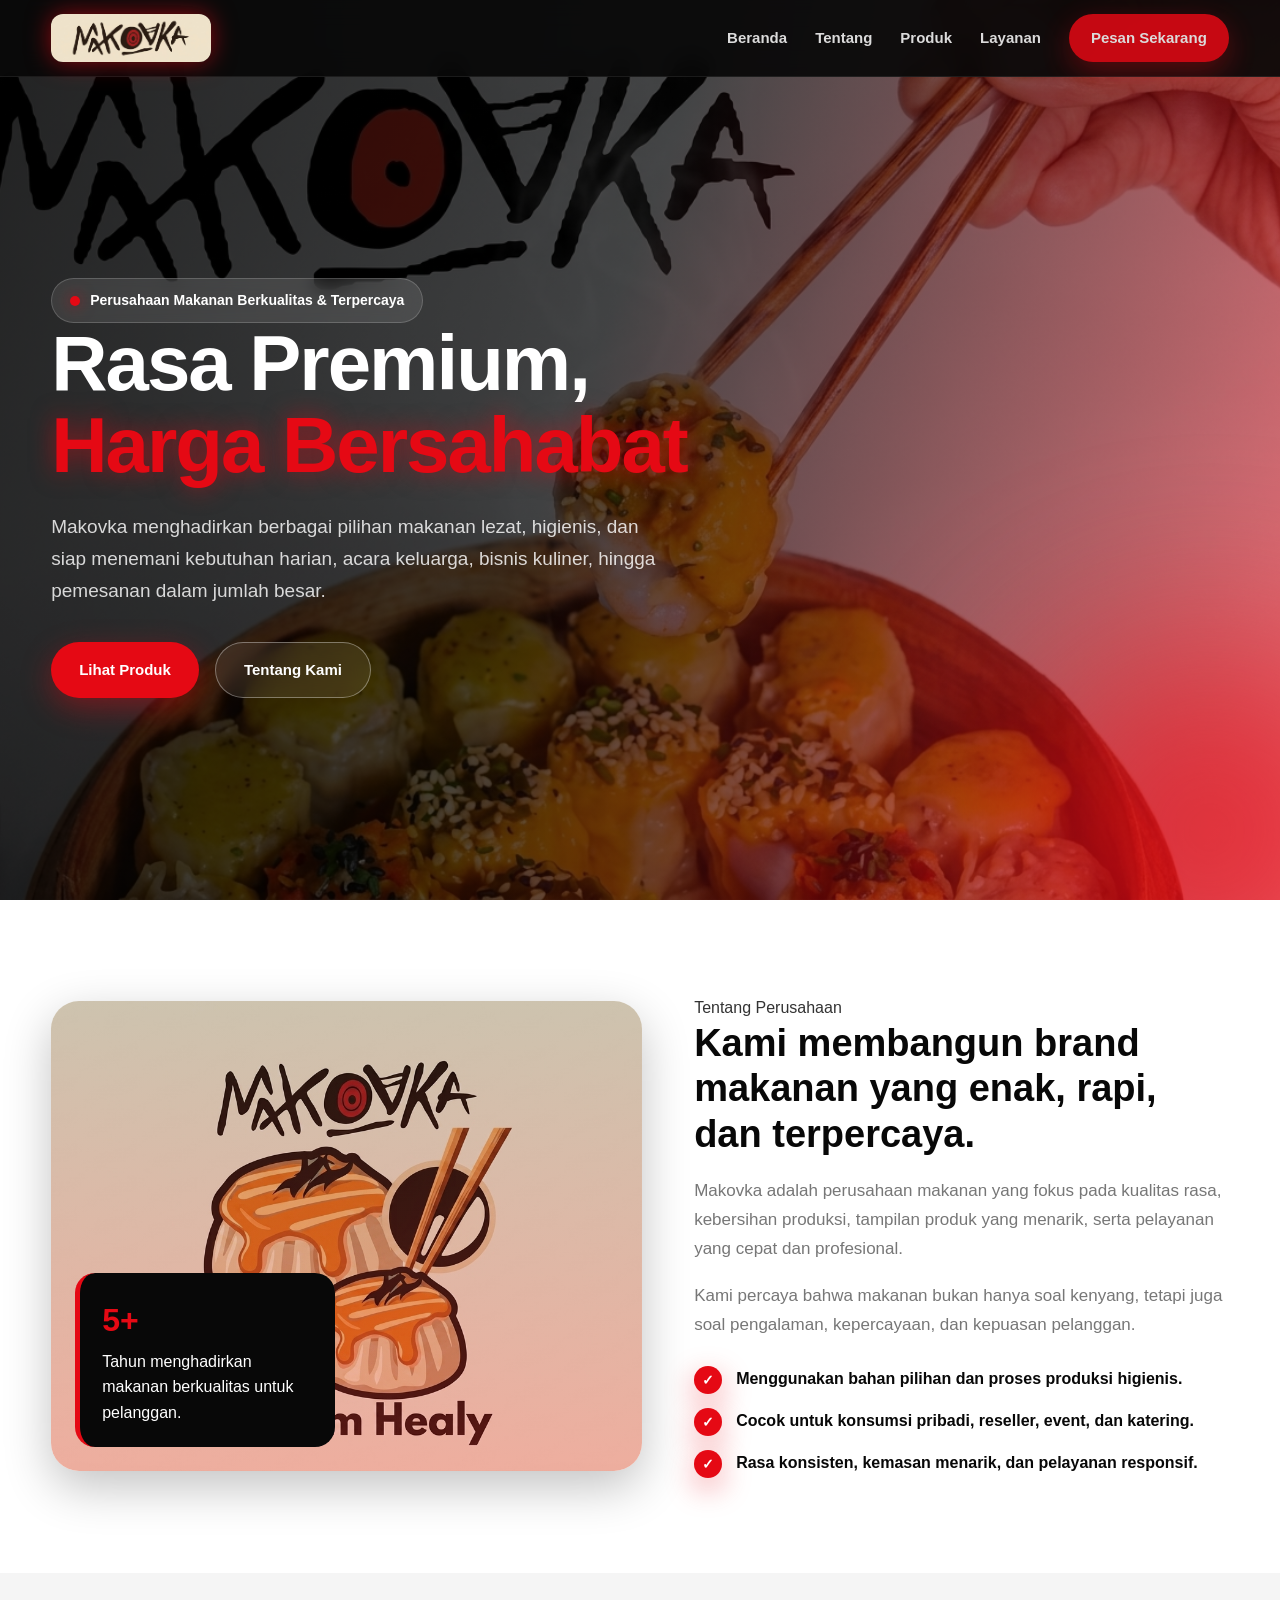
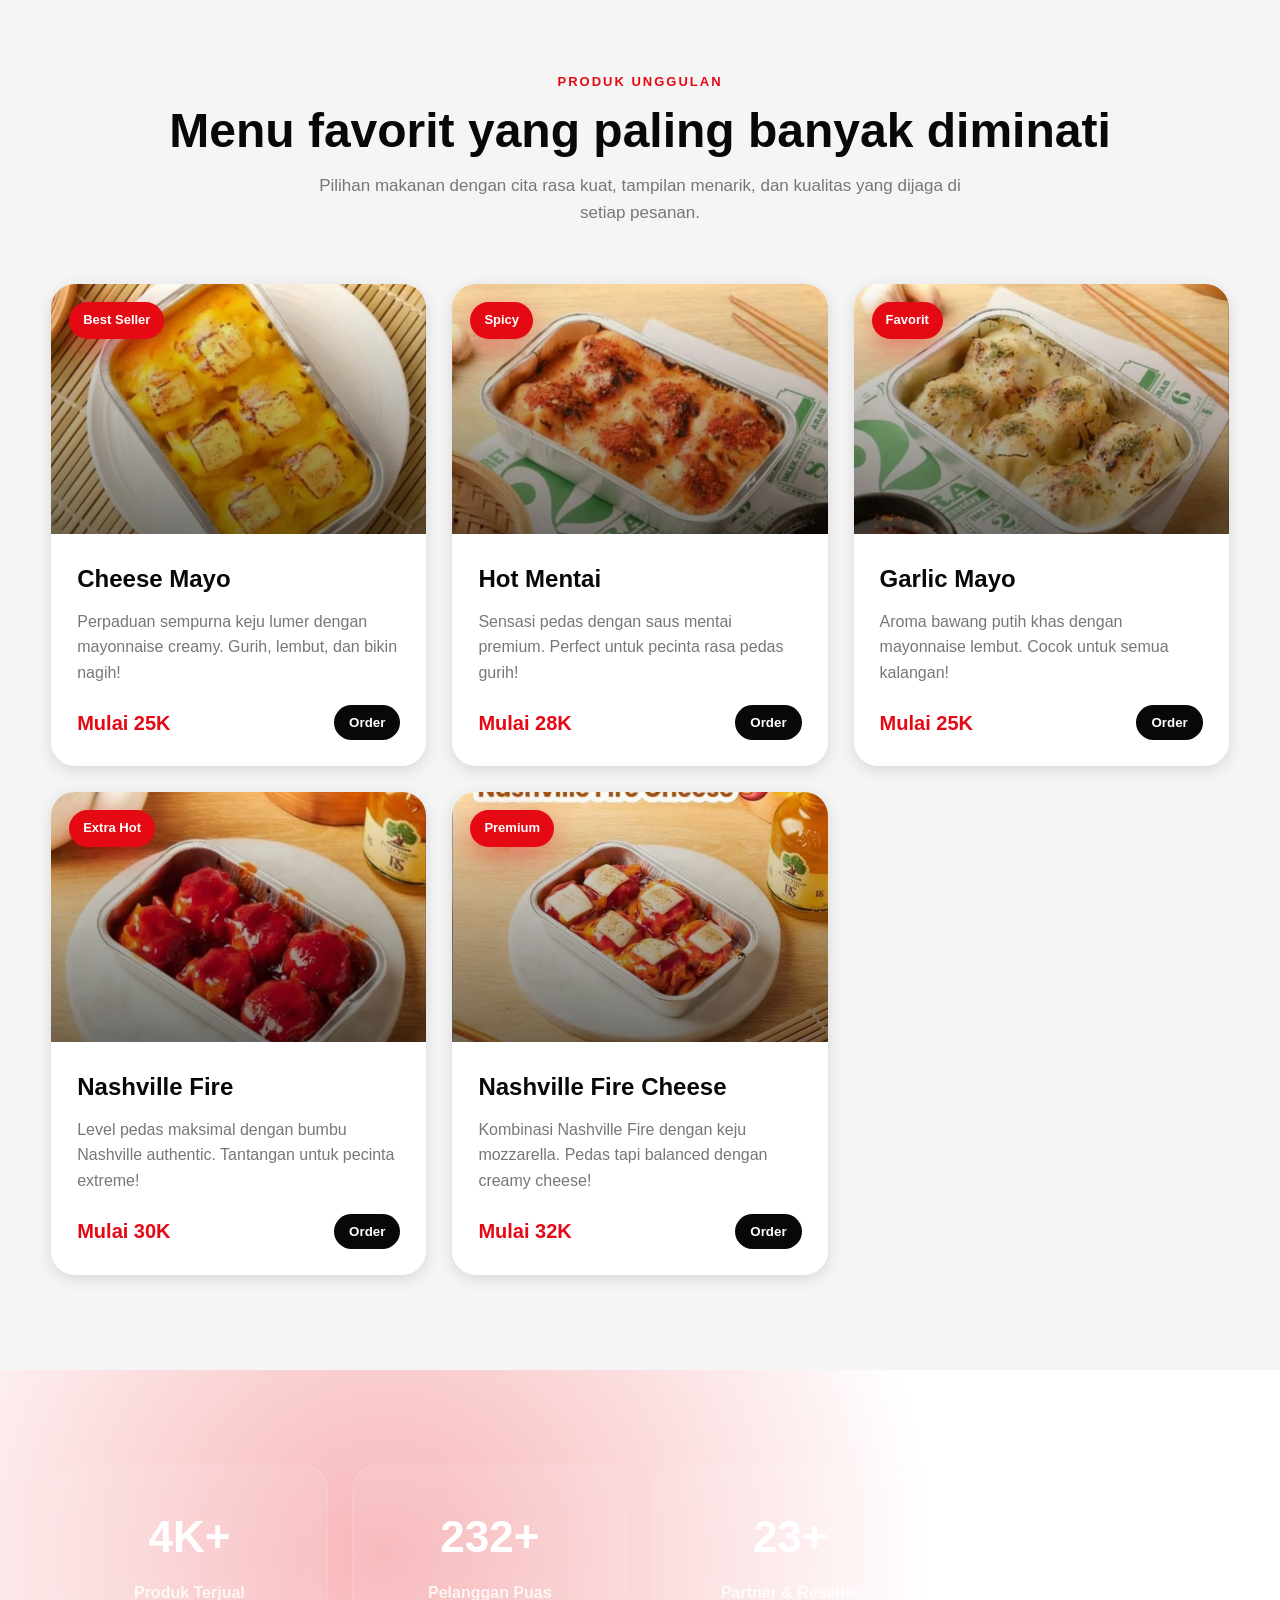
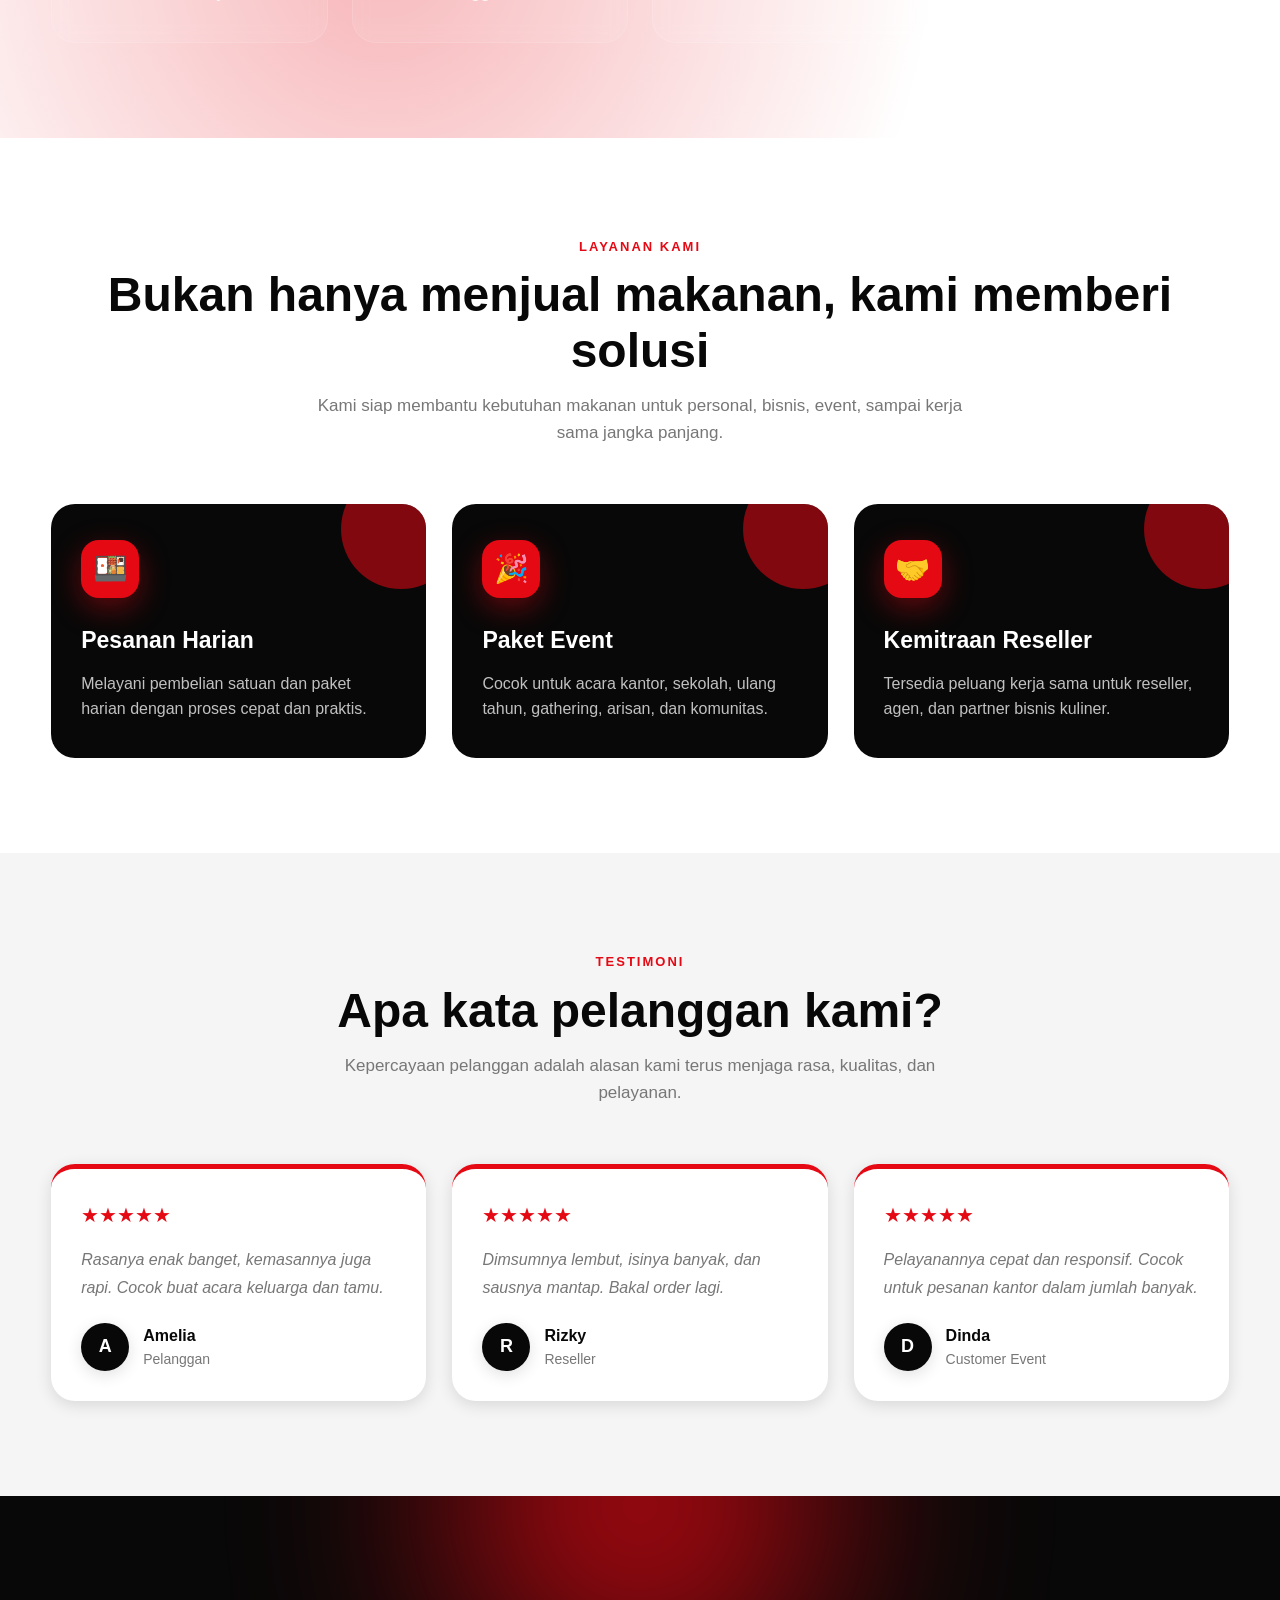
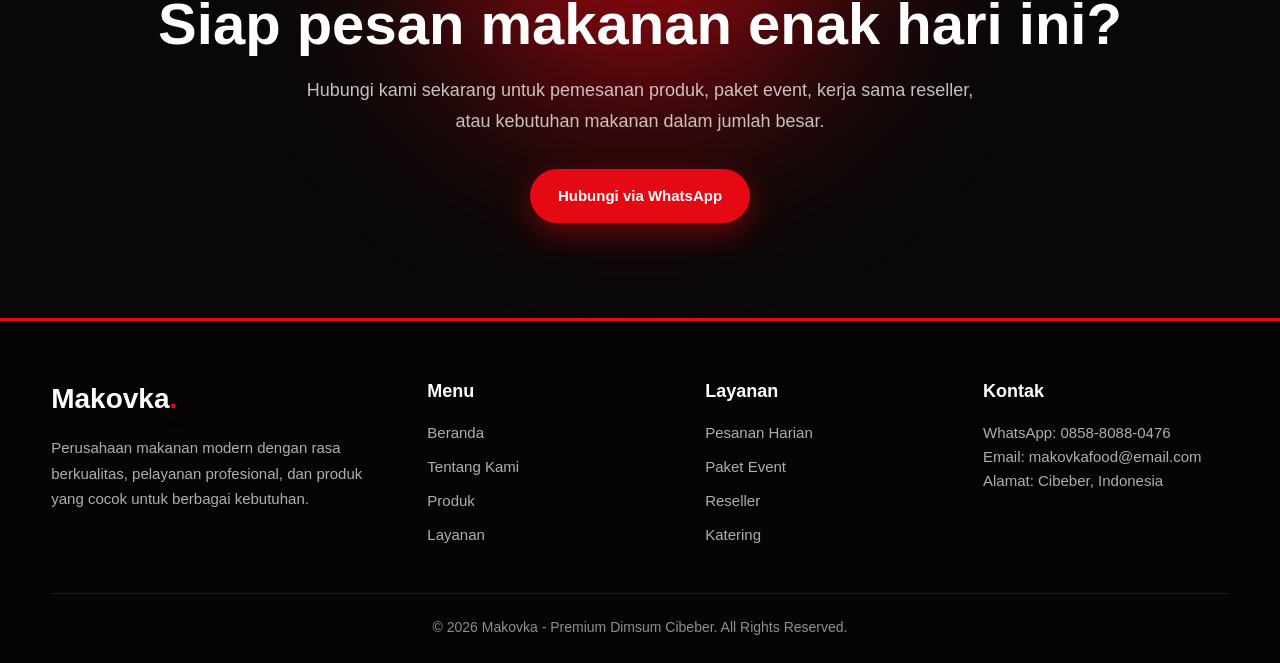
==== commit 165a127e: "Refactor: Modular structure with red theme, local images & logo - Split monolithic HTML into modular" ====
--- a/index.html
+++ b/index.html
@@ -1,360 +1,414 @@
-<!doctype html>
+<!DOCTYPE html>
 <html lang="id">
-  <head>
-    <meta charset="UTF-8" />
-    <meta name="viewport" content="width=device-width, initial-scale=1.0" />
-    <title>Makovka - Premium Dimsum Cibeber</title>
-    <link rel="stylesheet" href="styles.css">
-  </head>
-
-  <body>
-    <!-- NAVBAR -->
-    <nav class="navbar">
-      <div class="container nav-wrapper">
-        <a href="https://wa.me/6285880880476" class="logo">
-          <span>🔥</span>
-          Makovka
-        </a>
-
-        <div class="nav-menu">
-          <a href="#home">Beranda</a>
-          <a href="https://wa.me/6285880880476">Tentang</a>
-          <a href="#products">Produk</a>
-          <a href="#services">Layanan</a>
-          <a href="#contact" class="nav-btn">Pesan Sekarang</a>
-        </div>
-      </div>
-    </nav>
-
-    <!-- HERO -->
-    <header class="hero" id="home">
-      <div class="container">
-        <div class="hero-content">
-          <div class="badge">
-            <span></span>
-            Perusahaan Makanan Berkualitas & Terpercaya
-          </div>
-
-          <h1>
-            Rasa Premium,
-            <strong>Harga Bersahabat</strong>
-          </h1>
-
-          <p>
-            Makovka menghadirkan berbagai pilihan makanan lezat, higienis, dan
-            siap menemani kebutuhan harian, acara keluarga, bisnis kuliner,
-            hingga pemesanan dalam jumlah besar.
-          </p>
-
-          <div class="hero-actions">
-            <a href="#products" class="btn-primary">Lihat Produk</a>
-            <a href="https://wa.me/6285880880476" class="btn-secondary">Tentang Kami</a>
-          </div>
-        </div>
-      </div>
-    </header>
-
-    <!-- ABOUT -->
-    <section class="about" id="about">
-      <div class="container about-grid">
-        <div class="about-image">
-          <div class="about-card">
-            <h3>5+</h3>
-            <p>Tahun menghadirkan makanan berkualitas untuk pelanggan.</p>
-          </div>
-        </div>
-
-        <div class="about-text">
-          <div class="small-title">Tentang Perusahaan</div>
-          <h3>Kami membangun brand makanan yang enak, rapi, dan terpercaya.</h3>
-          <p>
-            Makovka adalah perusahaan makanan yang fokus pada kualitas rasa,
-            kebersihan produksi, tampilan produk yang menarik, serta pelayanan
-            yang cepat dan profesional.
-          </p>
-          <p>
-            Kami percaya bahwa makanan bukan hanya soal kenyang, tetapi juga
-            soal pengalaman, kepercayaan, dan kepuasan pelanggan.
-          </p>
-
-          <div class="check-list">
-            <div class="check-item">
-              <span>✓</span>
-              Menggunakan bahan pilihan dan proses produksi higienis.
-            </div>
-            <div class="check-item">
-              <span>✓</span>
-              Cocok untuk konsumsi pribadi, reseller, event, dan katering.
-            </div>
-            <div class="check-item">
-              <span>✓</span>
-              Rasa konsisten, kemasan menarik, dan pelayanan responsif.
-            </div>
-          </div>
-        </div>
-      </div>
-    </section>
-
-    <!-- PRODUCTS -->
-    <section class="products" id="products">
-      <div class="container">
-        <div class="section-heading">
-          <div class="small-title">Produk Unggulan</div>
-          <h2>Menu favorit yang paling banyak diminati</h2>
-          <p>
-            Pilihan makanan dengan cita rasa kuat, tampilan menarik, dan
-            kualitas yang dijaga di setiap pesanan.
-          </p>
-        </div>
-
-        <div class="product-grid">
-          <div class="product-card">
-            <div
-              class="product-img"
-              style="
-                background-image: url(&quot;https://images.unsplash.com/photo-1496116218417-1a781b1c416c?auto=format&fit=crop&w=900&q=80&quot;);
-              "
-            >
-              <div class="tag">Best Seller</div>
-            </div>
-            <div class="product-body">
-              <h3>Dimsum Premium</h3>
-              <p>
-                Dimsum lembut dengan isian padat, cocok untuk camilan, jualan,
-                dan acara spesial.
-              </p>
-              <div class="price">
-                <span>Mulai 20K</span>
-                <button>Order</button>
-              </div>
-            </div>
-          </div>
-
-          <div class="product-card">
-            <div
-              class="product-img"
-              style="
-                background-image: url(&quot;https://images.unsplash.com/photo-1600891964599-f61ba0e24092?auto=format&fit=crop&w=900&q=80&quot;);
-              "
-            >
-              <div class="tag">Favorit</div>
-            </div>
-            <div class="product-body">
-              <h3>Paket Rice Bowl</h3>
-              <p>
-                Menu praktis dengan lauk melimpah, rasa mantap, dan cocok untuk
-                makan siang.
-              </p>
-              <div class="price">
-                <span>Mulai 18K</span>
-                <button>Order</button>
-              </div>
-            </div>
-          </div>
-
-          <div class="product-card">
-            <div
-              class="product-img"
-              style="
-                background-image: url(&quot;https://images.unsplash.com/photo-1555939594-58d7cb561ad1?auto=format&fit=crop&w=900&q=80&quot;);
-              "
-            >
-              <div class="tag">Paket Hemat</div>
-            </div>
-            <div class="product-body">
-              <h3>Snack Box Event</h3>
-              <p>
-                Paket jajanan lengkap untuk rapat, acara sekolah, kantor,
-                komunitas, dan keluarga.
-              </p>
-              <div class="price">
-                <span>Mulai 15K</span>
-                <button>Order</button>
-              </div>
-            </div>
-          </div>
-        </div>
-      </div>
-    </section>
-
-    <!-- STATS -->
-    <section class="stats">
-      <div class="container stats-grid">
-        <div class="stat-box">
-          <h3>5K+</h3>
-          <p>Produk Terjual</p>
-        </div>
-        <div class="stat-box">
-          <h3>500+</h3>
-          <p>Pelanggan Puas</p>
-        </div>
-        <div class="stat-box">
-          <h3>50+</h3>
-          <p>Partner & Reseller</p>
-        </div>
-        <div class="stat-box">
-          <h3>4.9</h3>
-          <p>Rating Pelanggan Pelanggan</p>
-        </div>
-      </div>
-    </section>
-
-    <!-- SERVICES -->
-    <section class="services" id="services">
-      <div class="container">
-        <div class="section-heading">
-          <div class="small-title">Layanan Kami</div>
-          <h2>Bukan hanya menjual makanan, kami memberi solusi</h2>
-          <p>
-            Kami siap membantu kebutuhan makanan untuk personal, bisnis, event,
-            sampai kerja sama jangka panjang.
-          </p>
-        </div>
-
-        <div class="service-grid">
-          <div class="service-card">
-            <div class="icon">🍱</div>
-            <h3>Pesanan Harian</h3>
+<head>
+  <meta charset="UTF-8">
+  <meta name="viewport" content="width=device-width, initial-scale=1.0">
+  <meta name="description" content="Makovka - Premium Dimsum Cibeber. Rasa premium, harga bersahabat. Melayani pesanan harian, paket event, dan kemitraan reseller.">
+  <meta name="keywords" content="dimsum, makanan premium, cibeber, makovka, rice bowl, snack box, katering">
+  <meta name="author" content="Makovka Food Company">
+  
+  <!-- Open Graph / Social Media -->
+  <meta property="og:title" content="Makovka - Premium Dimsum Cibeber">
+  <meta property="og:description" content="Rasa premium, harga bersahabat. Makanan berkualitas untuk kebutuhan harian, event, dan bisnis kuliner.">
+  <meta property="og:type" content="website">
+  <meta property="og:url" content="https://makovka.com">
+  
+  <title>Makovka - Premium Dimsum Cibeber</title>
+  
+  <!-- Favicon -->
+  <link rel="icon" href="data:image/svg+xml,<svg xmlns='http://www.w3.org/2000/svg' viewBox='0 0 100 100'><text y='.9em' font-size='90'>🔥</text></svg>">
+  
+  <!-- Stylesheets -->
+  <link rel="stylesheet" href="css/main.css">
+  
+  <!-- Preconnect for performance -->
+  <link rel="preconnect" href="https://images.unsplash.com">
+</head>
+
+<body>
+  <!-- NAVBAR -->
+  <nav class="navbar">
+    <div class="container nav-wrapper">
+      <a href="#home" class="logo">
+        <img src="Logo.png" alt="Makovka Logo" style="height: 48px; width: auto; border-radius: 12px; object-fit: contain; box-shadow: 0 0 25px rgba(229, 9, 20, 0.6);">
+      </a>
+
+      <div class="nav-menu">
+        <a href="#home">Beranda</a>
+        <a href="#about">Tentang</a>
+        <a href="#products">Produk</a>
+        <a href="#services">Layanan</a>
+        <a href="#contact" class="nav-btn">Pesan Sekarang</a>
+      </div>
+
+      <!-- Mobile Menu Toggle -->
+      <div class="menu-toggle">
+        <span></span>
+        <span></span>
+        <span></span>
+      </div>
+    </div>
+  </nav>
+
+  <!-- HERO -->
+  <header class="hero" id="home" style="background-image: linear-gradient(110deg, rgba(0, 0, 0, 0.85) 0%, rgba(0, 0, 0, 0.7) 45%, rgba(229, 9, 20, 0.55) 100%), url('banner.png');">
+    <div class="container">
+      <div class="hero-content">
+        <div class="badge">
+          <span></span>
+          Perusahaan Makanan Berkualitas & Terpercaya
+        </div>
+
+        <h1>
+          Rasa Premium,
+          <strong>Harga Bersahabat</strong>
+        </h1>
+
+        <p>
+          Makovka menghadirkan berbagai pilihan makanan lezat, higienis, dan
+          siap menemani kebutuhan harian, acara keluarga, bisnis kuliner,
+          hingga pemesanan dalam jumlah besar.
+        </p>
+
+        <div class="hero-actions">
+          <a href="#products" class="btn-primary">Lihat Produk</a>
+          <a href="https://wa.me/6285880880476" class="btn-secondary">Tentang Kami</a>
+        </div>
+      </div>
+    </div>
+  </header>
+
+  <!-- ABOUT -->
+  <section class="about" id="about">
+    <div class="container about-grid">
+      <div class="about-image" style="background-image: linear-gradient(rgba(0, 0, 0, 0.15), rgba(229, 9, 20, 0.25)), url('Untitled.png');">
+        <div class="about-card">
+          <h3>5+</h3>
+          <p>Tahun menghadirkan makanan berkualitas untuk pelanggan.</p>
+        </div>
+      </div>
+
+      <div class="about-text">
+        <div class="small-title">Tentang Perusahaan</div>
+        <h3>Kami membangun brand makanan yang enak, rapi, dan terpercaya.</h3>
+        <p>
+          Makovka adalah perusahaan makanan yang fokus pada kualitas rasa,
+          kebersihan produksi, tampilan produk yang menarik, serta pelayanan
+          yang cepat dan profesional.
+        </p>
+        <p>
+          Kami percaya bahwa makanan bukan hanya soal kenyang, tetapi juga
+          soal pengalaman, kepercayaan, dan kepuasan pelanggan.
+        </p>
+
+        <div class="check-list">
+          <div class="check-item">
+            <span>✓</span>
+            Menggunakan bahan pilihan dan proses produksi higienis.
+          </div>
+          <div class="check-item">
+            <span>✓</span>
+            Cocok untuk konsumsi pribadi, reseller, event, dan katering.
+          </div>
+          <div class="check-item">
+            <span>✓</span>
+            Rasa konsisten, kemasan menarik, dan pelayanan responsif.
+          </div>
+        </div>
+      </div>
+    </div>
+  </section>
+
+  <!-- PRODUCTS -->
+  <section class="products" id="products">
+    <div class="container">
+      <div class="section-heading">
+        <div class="small-title">Produk Unggulan</div>
+        <h2>Menu favorit yang paling banyak diminati</h2>
+        <p>
+          Pilihan makanan dengan cita rasa kuat, tampilan menarik, dan
+          kualitas yang dijaga di setiap pesanan.
+        </p>
+      </div>
+
+      <div class="product-grid">
+        <div class="product-card">
+          <div
+            class="product-img"
+            style="background-image: url('cheese-Mayo.jpg');"
+          >
+            <div class="tag">Best Seller</div>
+          </div>
+          <div class="product-body">
+            <h3>Cheese Mayo</h3>
             <p>
-              Melayani pembelian satuan dan paket harian dengan proses cepat dan
-              praktis.
+              Perpaduan sempurna keju lumer dengan mayonnaise creamy. Gurih, lembut, dan bikin nagih!
             </p>
-          </div>
-
-          <div class="service-card">
-            <div class="icon">🎉</div>
-            <h3>Paket Event</h3>
+            <div class="price">
+              <span>Mulai 25K</span>
+              <button>Order</button>
+            </div>
+          </div>
+        </div>
+
+        <div class="product-card">
+          <div
+            class="product-img"
+            style="background-image: url('Hot-Mentai.jpg');"
+          >
+            <div class="tag">Spicy</div>
+          </div>
+          <div class="product-body">
+            <h3>Hot Mentai</h3>
             <p>
-              Cocok untuk acara kantor, sekolah, ulang tahun, gathering, arisan,
-              dan komunitas.
+              Sensasi pedas dengan saus mentai premium. Perfect untuk pecinta rasa pedas gurih!
             </p>
-          </div>
-
-          <div class="service-card">
-            <div class="icon">🤝</div>
-            <h3>Kemitraan Reseller</h3>
+            <div class="price">
+              <span>Mulai 28K</span>
+              <button>Order</button>
+            </div>
+          </div>
+        </div>
+
+        <div class="product-card">
+          <div
+            class="product-img"
+            style="background-image: url('Garlci-Mayo.jpg');"
+          >
+            <div class="tag">Favorit</div>
+          </div>
+          <div class="product-body">
+            <h3>Garlic Mayo</h3>
             <p>
-              Tersedia peluang kerja sama untuk reseller, agen, dan partner
-              bisnis kuliner.
+              Aroma bawang putih khas dengan mayonnaise lembut. Cocok untuk semua kalangan!
             </p>
-          </div>
-        </div>
-      </div>
-    </section>
-
-    <!-- TESTIMONIAL -->
-    <section class="testimonials">
-      <div class="container">
-        <div class="section-heading">
-          <div class="small-title">Testimoni</div>
-          <h2>Apa kata pelanggan kami?</h2>
-          <p>
-            Kepercayaan pelanggan adalah alasan kami terus menjaga rasa,
-            kualitas, dan pelayanan.
-          </p>
-        </div>
-
-        <div class="testimonial-grid">
-          <div class="testimonial-card">
-            <div class="stars">★★★★★</div>
+            <div class="price">
+              <span>Mulai 25K</span>
+              <button>Order</button>
+            </div>
+          </div>
+        </div>
+
+        <div class="product-card">
+          <div
+            class="product-img"
+            style="background-image: url('nashville-fire.jpg');"
+          >
+            <div class="tag">Extra Hot</div>
+          </div>
+          <div class="product-body">
+            <h3>Nashville Fire</h3>
             <p>
-              Rasanya enak banget, kemasannya juga rapi. Cocok buat acara
-              keluarga dan tamu.
+              Level pedas maksimal dengan bumbu Nashville authentic. Tantangan untuk pecinta extreme!
             </p>
-            <div class="customer">
-              <div class="avatar">A</div>
-              <div>
-                <h4>Amelia</h4>
-                <span>Pelanggan</span>
-              </div>
-            </div>
-          </div>
-
-          <div class="testimonial-card">
-            <div class="stars">★★★★★</div>
+            <div class="price">
+              <span>Mulai 30K</span>
+              <button>Order</button>
+            </div>
+          </div>
+        </div>
+
+        <div class="product-card">
+          <div
+            class="product-img"
+            style="background-image: url('nashville-fire-cheese.jpg');"
+          >
+            <div class="tag">Premium</div>
+          </div>
+          <div class="product-body">
+            <h3>Nashville Fire Cheese</h3>
             <p>
-              Dimsumnya lembut, isinya banyak, dan sausnya mantap. Bakal order
-              lagi.
+              Kombinasi Nashville Fire dengan keju mozzarella. Pedas tapi balanced dengan creamy cheese!
             </p>
-            <div class="customer">
-              <div class="avatar">R</div>
-              <div>
-                <h4>Rizky</h4>
-                <span>Reseller</span>
-              </div>
-            </div>
-          </div>
-
-          <div class="testimonial-card">
-            <div class="stars">★★★★★</div>
-            <p>
-              Pelayanannya cepat dan responsif. Cocok untuk pesanan kantor dalam
-              jumlah banyak.
-            </p>
-            <div class="customer">
-              <div class="avatar">D</div>
-              <div>
-                <h4>Dinda</h4>
-                <span>Customer Event</span>
-              </div>
-            </div>
-          </div>
-        </div>
-      </div>
-    </section>
-
-    <!-- CTA -->
-    <section class="cta" id="contact">
-      <div class="container">
-        <h2>Siap pesan makanan enak hari ini?</h2>
-        <p>
-          Hubungi kami sekarang untuk pemesanan produk, paket event, kerja sama
-          reseller, atau kebutuhan makanan dalam jumlah besar.
-        </p>
-        <a href="https://wa.me/6281234567890" class="btn-primary"
-          >Hubungi via WhatsApp</a
-        >
-      </div>
-    </section>
-
-    <!-- FOOTER -->
-    <footer>
-      <div class="container footer-grid">
-        <div class="footer-brand">
-          <h3>Makovka<span>.</span></h3>
-          <p>
-            Perusahaan makanan modern dengan rasa berkualitas, pelayanan
-            profesional, dan produk yang cocok untuk berbagai kebutuhan.
-          </p>
-        </div>
-
-        <div class="footer-col">
-          <h4>Menu</h4>
-          <a href="#home">Beranda</a>
-          <a href="https://wa.me/6285880880476">Tentang Kami</a>
-          <a href="#products">Produk</a>
-          <a href="#services">Layanan</a>
-        </div>
-
-        <div class="footer-col">
-          <h4>Layanan</h4>
-          <a href="https://wa.me/6285880880476">Pesanan Harian</a>
-          <a href="https://wa.me/6285880880476">Paket Event</a>
-          <a href="https://wa.me/6285880880476">Reseller</a>
-          <a href="https://wa.me/6285880880476">Katering</a>
-        </div>
-
-        <div class="footer-col">
-          <h4>Kontak</h4>
-          <p>WhatsApp: 0812-3456-7890</p>
-          <p>Email: makovkafood@email.com</p>
-          <p>Alamat: Indonesia</p>
-        </div>
-      </div>
-
-      <div class="container footer-bottom">
-        <p>© 2026 Makovka - Premium Dimsum Cibeber. All Rights Reserved.</p>
-      </div>
-    </footer>
-  </body>
+            <div class="price">
+              <span>Mulai 32K</span>
+              <button>Order</button>
+            </div>
+          </div>
+        </div>
+      </div>
+    </div>
+  </section>
+
+  <!-- STATS -->
+  <section class="stats">
+    <div class="container stats-grid">
+      <div class="stat-box">
+        <h3>10K+</h3>
+        <p>Produk Terjual</p>
+      </div>
+      <div class="stat-box">
+        <h3>500+</h3>
+        <p>Pelanggan Puas</p>
+      </div>
+      <div class="stat-box">
+        <h3>50+</h3>
+        <p>Partner & Reseller</p>
+      </div>
+      <div class="stat-box">
+        <h3>4.9</h3>
+        <p>Rating Pelanggan</p>
+      </div>
+    </div>
+  </section>
+
+  <!-- SERVICES -->
+  <section class="services" id="services">
+    <div class="container">
+      <div class="section-heading">
+        <div class="small-title">Layanan Kami</div>
+        <h2>Bukan hanya menjual makanan, kami memberi solusi</h2>
+        <p>
+          Kami siap membantu kebutuhan makanan untuk personal, bisnis, event,
+          sampai kerja sama jangka panjang.
+        </p>
+      </div>
+
+      <div class="service-grid">
+        <div class="service-card">
+          <div class="icon">🍱</div>
+          <h3>Pesanan Harian</h3>
+          <p>
+            Melayani pembelian satuan dan paket harian dengan proses cepat dan
+            praktis.
+          </p>
+        </div>
+
+        <div class="service-card">
+          <div class="icon">🎉</div>
+          <h3>Paket Event</h3>
+          <p>
+            Cocok untuk acara kantor, sekolah, ulang tahun, gathering, arisan,
+            dan komunitas.
+          </p>
+        </div>
+
+        <div class="service-card">
+          <div class="icon">🤝</div>
+          <h3>Kemitraan Reseller</h3>
+          <p>
+            Tersedia peluang kerja sama untuk reseller, agen, dan partner
+            bisnis kuliner.
+          </p>
+        </div>
+      </div>
+    </div>
+  </section>
+
+  <!-- TESTIMONIAL -->
+  <section class="testimonials">
+    <div class="container">
+      <div class="section-heading">
+        <div class="small-title">Testimoni</div>
+        <h2>Apa kata pelanggan kami?</h2>
+        <p>
+          Kepercayaan pelanggan adalah alasan kami terus menjaga rasa,
+          kualitas, dan pelayanan.
+        </p>
+      </div>
+
+      <div class="testimonial-grid">
+        <div class="testimonial-card">
+          <div class="stars">★★★★★</div>
+          <p>
+            Rasanya enak banget, kemasannya juga rapi. Cocok buat acara
+            keluarga dan tamu.
+          </p>
+          <div class="customer">
+            <div class="avatar">A</div>
+            <div>
+              <h4>Amelia</h4>
+              <span>Pelanggan</span>
+            </div>
+          </div>
+        </div>
+
+        <div class="testimonial-card">
+          <div class="stars">★★★★★</div>
+          <p>
+            Dimsumnya lembut, isinya banyak, dan sausnya mantap. Bakal order
+            lagi.
+          </p>
+          <div class="customer">
+            <div class="avatar">R</div>
+            <div>
+              <h4>Rizky</h4>
+              <span>Reseller</span>
+            </div>
+          </div>
+        </div>
+
+        <div class="testimonial-card">
+          <div class="stars">★★★★★</div>
+          <p>
+            Pelayanannya cepat dan responsif. Cocok untuk pesanan kantor dalam
+            jumlah banyak.
+          </p>
+          <div class="customer">
+            <div class="avatar">D</div>
+            <div>
+              <h4>Dinda</h4>
+              <span>Customer Event</span>
+            </div>
+          </div>
+        </div>
+      </div>
+    </div>
+  </section>
+
+  <!-- CTA -->
+  <section class="cta" id="contact">
+    <div class="container">
+      <h2>Siap pesan makanan enak hari ini?</h2>
+      <p>
+        Hubungi kami sekarang untuk pemesanan produk, paket event, kerja sama
+        reseller, atau kebutuhan makanan dalam jumlah besar.
+      </p>
+      <a href="https://wa.me/6285880880476" class="btn-primary">Hubungi via WhatsApp</a>
+    </div>
+  </section>
+
+  <!-- FOOTER -->
+  <footer>
+    <div class="container footer-grid">
+      <div class="footer-brand">
+        <h3>Makovka<span>.</span></h3>
+        <p>
+          Perusahaan makanan modern dengan rasa berkualitas, pelayanan
+          profesional, dan produk yang cocok untuk berbagai kebutuhan.
+        </p>
+      </div>
+
+      <div class="footer-col">
+        <h4>Menu</h4>
+        <a href="#home">Beranda</a>
+        <a href="#about">Tentang Kami</a>
+        <a href="#products">Produk</a>
+        <a href="#services">Layanan</a>
+      </div>
+
+      <div class="footer-col">
+        <h4>Layanan</h4>
+        <a href="https://wa.me/6285880880476">Pesanan Harian</a>
+        <a href="https://wa.me/6285880880476">Paket Event</a>
+        <a href="https://wa.me/6285880880476">Reseller</a>
+        <a href="https://wa.me/6285880880476">Katering</a>
+      </div>
+
+      <div class="footer-col">
+        <h4>Kontak</h4>
+        <p>WhatsApp: 0858-8088-0476</p>
+        <p>Email: makovkafood@email.com</p>
+        <p>Alamat: Cibeber, Indonesia</p>
+      </div>
+    </div>
+
+    <div class="container footer-bottom">
+      <p>© 2026 Makovka - Premium Dimsum Cibeber. All Rights Reserved.</p>
+    </div>
+  </footer>
+
+  <!-- JavaScript -->
+  <script src="js/main.js"></script>
+</body>
 </html>
--- a/css/main.css
+++ b/css/main.css
@@ -0,0 +1,10 @@
+/* main.css - Import All Stylesheets */
+
+/* Import order: variables → base → components → sections → footer */
+
+@import url('variables.css');
+@import url('base.css');
+@import url('navbar.css');
+@import url('hero.css');
+@import url('sections.css');
+@import url('footer.css');
